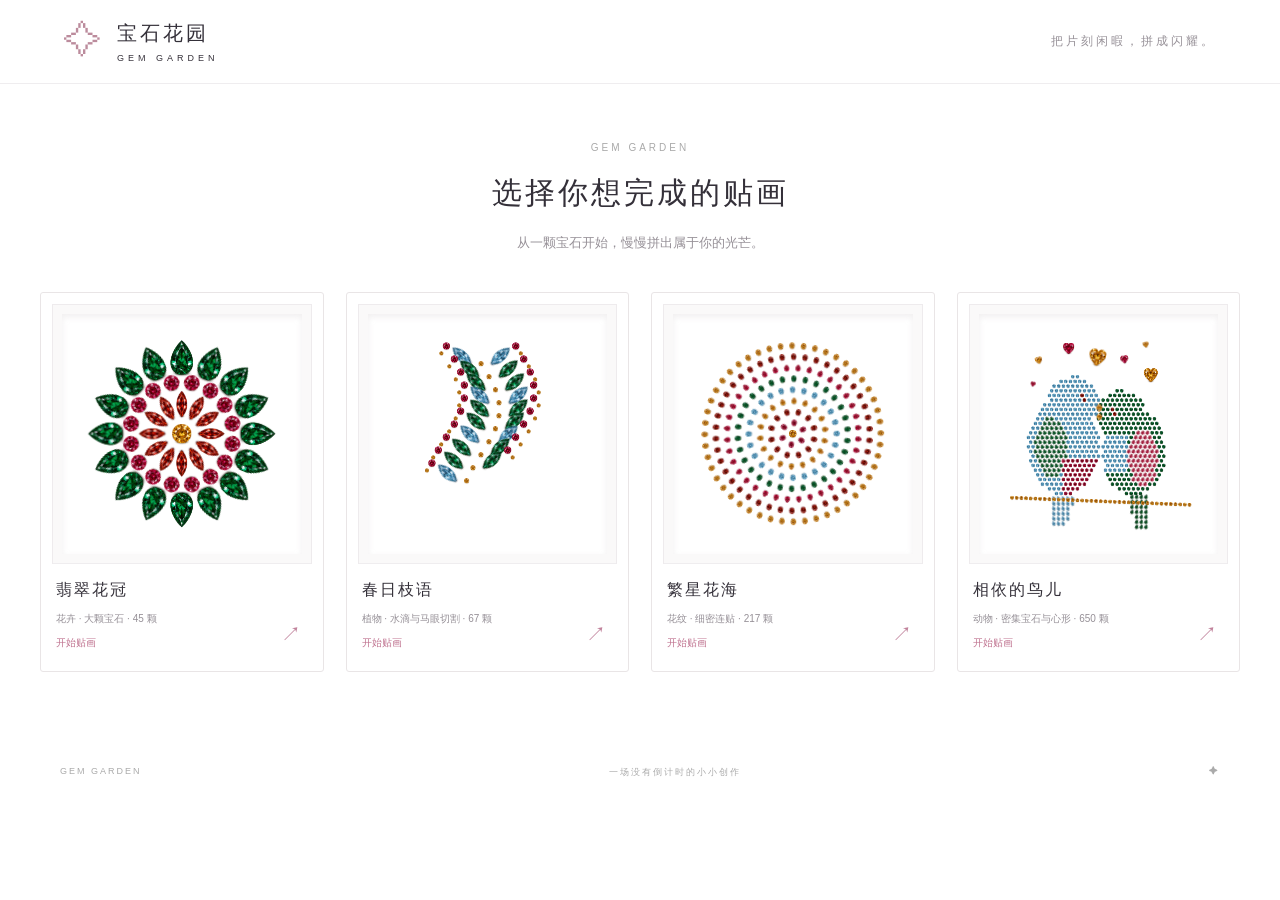
==== frontend/index.html @ 1377bf46 "Add realistic gem textures, bird artwork and mobile pinch zoom" ====
<!doctype html>
<html lang="zh-CN"><head><meta charset="UTF-8"><meta name="viewport" content="width=device-width,initial-scale=1"><title>宝石花园 · GEM GARDEN</title><link rel="stylesheet" href="style.css"></head>
<body class="selection-screen">
<header><a class="brand" href="./"><span class="brand-icon">✧</span><span>宝石花园<small>GEM GARDEN</small></span></a><span class="tagline">把片刻闲暇，拼成闪耀。</span><button id="sound" aria-label="切换音效" aria-pressed="false">♫ 音效关</button></header>
<main><aside id="selection"><div class="eyebrow">GEM GARDEN</div><h1>选择你想完成的贴画</h1><p class="intro">从一颗宝石开始，慢慢拼出属于你的光芒。</p><div id="gallery"></div></aside>
<section class="studio" hidden><div class="studio-head"><button id="back" aria-label="返回选择贴画">‹ 返回选图</button><div><div class="eyebrow">THE CANVAS</div><h2 id="title">翡翠花冠</h2></div><div class="progress-label"><strong id="percent">0%</strong><span id="count">0 / 45 颗</span></div></div><div class="progress-track"><div id="progress"></div></div><div class="palette-wrap"><span id="gem-name" class="palette-label">选择宝石</span><div id="palette" role="group" aria-label="宝石颜色"></div></div><div class="canvas-wrap" id="viewport"><div class="canvas-caption">✦ 点亮属于你的花园 ✦</div><svg id="canvas" viewBox="70 70 660 660" aria-label="宝石贴画画布"></svg><div id="complete" hidden><span>✧</span><h3>你的花园，闪耀了。</h3><p>每一颗光芒，都来自你的耐心。</p><button id="continue">欣赏画作</button></div><div class="canvas-bottom"><span id="hint">选择宝石，点击对应编号</span><button id="fit" title="恢复画布">适应画布</button></div></div><div class="toolbar"><div class="modes" role="group" aria-label="操作模式"><button data-mode="tap" class="active">☝ 点击</button><button data-mode="paint">✧ 连贴</button><button data-mode="pan">✥ 移动</button></div><div class="tools"><button id="undo" title="撤销上一次贴放">↶</button><button id="minus" aria-label="缩小">−</button><span id="zoom">100%</span><button id="plus" aria-label="放大">＋</button><button id="reset">重来</button></div></div></section></main><footer>GEM GARDEN <span>一场没有倒计时的小小创作</span><span>✦</span></footer><div id="toast" role="status"></div><script src="app.js"></script></body></html>
---- frontend/style.css ----
:root{--ink:#343039;--muted:#969097;--accent:#b94c76;--line:#efedef}*{box-sizing:border-box}[hidden]{display:none!important}body{margin:0;background:#fff;color:var(--ink);font-family:'PingFang SC','Microsoft YaHei',sans-serif}button,a{-webkit-tap-highlight-color:transparent}button{font:inherit;color:inherit;cursor:pointer;border:1px solid var(--line);background:#fff;border-radius:8px;padding:10px 14px;transition:background .15s}button:hover{background:#faf7f8}button:focus-visible,a:focus-visible{outline:3px solid #c97495;outline-offset:3px}button:disabled{opacity:.35;cursor:default}header{height:84px;margin:auto;padding:0 5vw;display:flex;align-items:center;justify-content:space-between;border-bottom:1px solid var(--line)}.brand{display:flex;gap:12px;align-items:center;text-decoration:none;color:var(--ink);font-size:20px;letter-spacing:3px}.brand-icon{font-size:38px;color:#bc8c9d}.brand small{display:block;font-size:9px;letter-spacing:4px;margin-top:6px}.tagline{font-size:12px;letter-spacing:3px;color:var(--muted)}#sound{font-size:12px;background:#fff}.selection-screen #sound{display:none}main{margin:0 auto;max-width:1440px}.eyebrow{font-size:10px;letter-spacing:3px;color:#aaa}#selection{text-align:center;padding:58px 40px 70px}h1{font-size:30px;letter-spacing:3px;font-weight:400;margin:20px 0 16px}.intro{font-size:13px;line-height:2;color:var(--muted);margin:0 0 36px}#gallery{display:grid;grid-template-columns:repeat(3,minmax(0,1fr));gap:26px;max-width:1000px;margin:auto}.art-card{display:flex;flex-direction:column;text-align:left;position:relative;padding:20px 20px 23px;border:1px solid #eee;border-radius:14px;background:#fff;box-shadow:0 5px 24px #30203005}.art-card:hover{background:#fff;border-color:#d9b9c7;box-shadow:0 8px 30px #3020300a}.art-card svg{width:100%;height:auto;aspect-ratio:1;background:#fff}.art-card>span:not(.arrow){display:block;padding:16px 3px 0;width:100%;border-top:1px solid var(--line)}.art-card strong{font-size:16px;font-weight:400;letter-spacing:2px}.art-card small{font-size:10px;letter-spacing:1px;color:var(--muted);display:block;margin-top:9px}.art-card .arrow{position:absolute;right:22px;bottom:28px;font-size:20px;color:#c1839c}.studio{background:#fff;overflow:hidden}.studio-head{display:flex;align-items:center;justify-content:space-between;gap:16px;padding:22px 5vw 18px;border-bottom:1px solid var(--line)}.studio-head>div:nth-child(2){text-align:center;position:absolute;left:50%;transform:translateX(-50%)}.studio-head .eyebrow{display:none}h2{font-size:20px;font-weight:400;letter-spacing:3px;margin:0}.progress-label{text-align:right;margin-left:auto}.progress-label strong{display:block;font:20px Georgia;color:#916b80}.progress-label span{display:block;font-size:10px;color:var(--muted);margin-top:4px}#back{border:0;color:var(--accent);background:white;padding-left:0}.progress-track{height:2px;background:#f5f5f5}#progress{height:100%;background:#d4a8bb;transition:width .3s}.palette-wrap{display:flex;align-items:center;justify-content:center;gap:26px;padding:12px;border-bottom:1px solid var(--line);box-shadow:0 3px 8px #00000003}.palette-label{display:none}#palette{display:flex;gap:20px}.gem-choice{border:1px solid transparent;border-radius:9px;background:white;padding:4px 10px;min-width:56px}.gem-choice.active{background:#fff;border-color:#e9c5d4}.gem-choice svg{display:block;width:42px;height:46px;margin:auto}.gem-choice span{font-size:12px;display:block;margin-top:4px;color:#a15b78}.canvas-wrap{height:calc(100dvh - 320px);min-height:420px;position:relative;overflow:hidden;background:#fff;touch-action:none}.canvas-caption{display:none}#canvas{position:absolute;width:100%;height:100%;touch-action:none;transform-origin:center;user-select:none}.slot{cursor:pointer}.slot text{pointer-events:none;font-size:16px;font-family:Georgia}.slot.placed{cursor:default}.slot.selected:not(.placed) .outline{stroke:#c5bec2;stroke-width:1.8}.slot:not(.placed):hover .outline{stroke:#b68b9d;stroke-width:3}.slot.placed .jewel{animation:pop .28s ease-out}.spark{pointer-events:none;animation:spark .7s forwards;fill:#d396b0}.canvas-bottom{position:absolute;bottom:16px;left:5vw;right:5vw;display:flex;justify-content:space-between;align-items:center;font-size:11px;color:#aaa;pointer-events:none}.canvas-bottom button{pointer-events:auto;font-size:10px;padding:6px 9px;background:#ffffffde}.toolbar{display:flex;justify-content:center;padding:14px 22px;gap:30px;border-top:1px solid var(--line)}.modes{display:flex;gap:3px;background:#f7f7f7;border-radius:9px;padding:3px}.modes button{border:0;background:none;font-size:12px;padding:9px 14px}.modes button.active{background:#fff;box-shadow:0 2px 6px #00000008;color:var(--accent)}.tools{display:flex;gap:8px;align-items:center}.tools button{padding:7px 10px;font-size:13px;border:0}.tools span{font-size:10px;width:40px;text-align:center;color:var(--muted)}#reset{font-size:11px;border-left:1px solid var(--line);border-radius:0;margin-left:6px}footer{max-width:1240px;margin:0 auto;padding:24px 40px;display:flex;justify-content:space-between;color:#aaa;font-size:9px;letter-spacing:2px}.game-screen footer,.game-screen .tagline{display:none}.game-screen header{height:64px}.game-screen .brand{font-size:16px}.game-screen .brand-icon{font-size:30px}.game-screen .brand small{display:none}#toast{position:fixed;bottom:28px;left:50%;transform:translateX(-50%);padding:12px 22px;border-radius:12px;background:#554650;color:white;font-size:13px;opacity:0;pointer-events:none;transition:.2s;z-index:10}#toast.show{opacity:1}#complete{position:absolute;inset:0;background:#fffffff0;backdrop-filter:blur(5px);text-align:center;padding-top:15%;z-index:3}#complete>span{font-size:65px;color:#c78da5}#complete h3{font-size:24px;font-weight:400;letter-spacing:3px}#complete p{font-size:12px;color:var(--muted)}#continue{margin-top:12px;background:#b46c89;color:white}@keyframes pop{0%{opacity:.3;transform:scale(.5)}70%{transform:scale(1.1)}100%{transform:scale(1)}}@keyframes spark{0%{opacity:1}100%{opacity:0;transform:translateY(-24px)}}@media(max-width:640px){header{padding:0 18px;height:70px}.brand{font-size:17px}.brand-icon{font-size:32px}.tagline{display:none}#selection{padding:32px 16px 40px}h1{font-size:23px;letter-spacing:1px}.intro{font-size:11px;margin-bottom:24px}#gallery{grid-template-columns:repeat(2,minmax(0,1fr));gap:12px}.art-card{padding:10px 10px 16px;border-radius:10px}.art-card strong{font-size:13px;letter-spacing:1px}.art-card small{font-size:8px;letter-spacing:0}.art-card .arrow{right:12px;bottom:36px;font-size:15px}.studio-head{padding:16px 14px;gap:8px}h2{font-size:16px;letter-spacing:1px}#back{font-size:11px}.progress-label strong{font-size:17px}.progress-label span{font-size:9px}#palette{gap:8px}.gem-choice{min-width:48px;padding:4px 7px}.gem-choice svg{width:34px;height:40px}.palette-wrap{padding:10px}.canvas-wrap{height:calc(100dvh - 295px);min-height:340px}.toolbar{padding:10px 6px;justify-content:center;gap:8px;flex-wrap:wrap}.modes button{padding:8px 10px}.tools{gap:2px}.canvas-bottom{left:12px;right:12px;font-size:9px}footer{padding:20px 18px;font-size:8px;letter-spacing:1px}footer>span:last-child{display:none}#complete h3{font-size:20px}}
/* White display board and photographed gemstone textures. */
#gallery{grid-template-columns:repeat(4,minmax(0,1fr));max-width:1240px;gap:22px}
.art-card{padding:12px 12px 21px;box-shadow:none;border-radius:3px;border-color:#e9e5e6}
.art-frame{width:100%;padding:13px;background:#fff;box-shadow:inset 0 3px 6px #b9afb233,inset 0 -3px 4px #fff;border:9px solid #faf9f9;outline:1px solid #eeebed}
.art-card svg{display:block;width:100%;height:auto;aspect-ratio:1}
.art-card small{line-height:1.7;letter-spacing:0;font-size:10px}
.art-card em{display:block;margin-top:9px;font-style:normal;font-size:10px;color:#bf728f}
.art-card .arrow{bottom:23px}
.palette-wrap{position:relative;flex-direction:column;gap:5px;padding:8px 12px 12px;background:white}
.palette-label{display:block;font-size:11px;letter-spacing:2px;color:#a0627c}
#palette{max-width:100%;gap:18px;overflow-x:auto;overscroll-behavior-x:contain;padding:2px}
.gem-choice{border-radius:0;padding:4px 12px;min-width:60px;border:0;background:white}
.gem-choice.active{background:white;box-shadow:inset 0 -2px #ce9ab0}
.gem-choice svg{width:46px;height:51px}
.canvas-wrap{height:calc(100dvh - 337px);min-height:430px;background:#fff}
.canvas-bottom{z-index:1}
.canvas-wrap.panning{cursor:grab}.canvas-wrap.panning:active{cursor:grabbing}
.slot .outline{stroke:none!important}.slot.selected:not(.placed) .outline{fill:#f2eeee}
.slot:not(.placed):hover .outline{fill:#eee8ec}
.slot.placed .jewel{animation:none}.slot.just-placed .jewel{animation:pop .3s ease-out}
.gem-glint{opacity:0;animation:gem-light 6s ease-in-out infinite;pointer-events:none}
.spark{fill:#fff;filter:drop-shadow(0 0 2px #e6c088);animation:flash .6s ease-out forwards}
.spark-ring{fill:none;stroke:#dbbb7d;stroke-width:1.5;animation:ripple .6s ease-out forwards;transform-box:fill-box;transform-origin:center}
#complete{background:#fffffff2}
@keyframes gem-light{0%,65%,100%{opacity:0}72%{opacity:.95}78%{opacity:.1}83%{opacity:.6}}
@keyframes flash{0%{opacity:0;transform:scale(.2)}25%{opacity:1;transform:scale(1)}100%{opacity:0;transform:scale(1.5)}}
@keyframes ripple{0%{opacity:.55;transform:scale(.5)}100%{opacity:0;transform:scale(1.65)}}
@media(max-width:1000px){#gallery{grid-template-columns:repeat(2,minmax(0,1fr));max-width:760px}}
@media(max-width:640px){#gallery{gap:12px}.art-card{padding:8px 8px 16px}.art-frame{padding:5px;border-width:6px}.art-card em{font-size:9px}.art-card small{font-size:9px}.art-card .arrow{bottom:17px}.palette-wrap{padding:6px 5px 9px;gap:2px}.palette-label{font-size:10px}#palette{gap:8px}.gem-choice{padding:3px 8px;min-width:50px}.gem-choice svg{width:38px;height:43px}.gem-choice span{margin-top:1px}.canvas-wrap{height:calc(100dvh - 323px);min-height:320px}.toolbar{gap:5px;padding:8px 6px}.tools button{padding:6px 8px}.modes button{padding:8px}.studio-head>div:nth-child(2){max-width:42%}h2{font-size:15px}}
@media(prefers-reduced-motion:reduce){*,*::before,*::after{animation:none!important;transition:none!important}.spark,.spark-ring{display:none}}
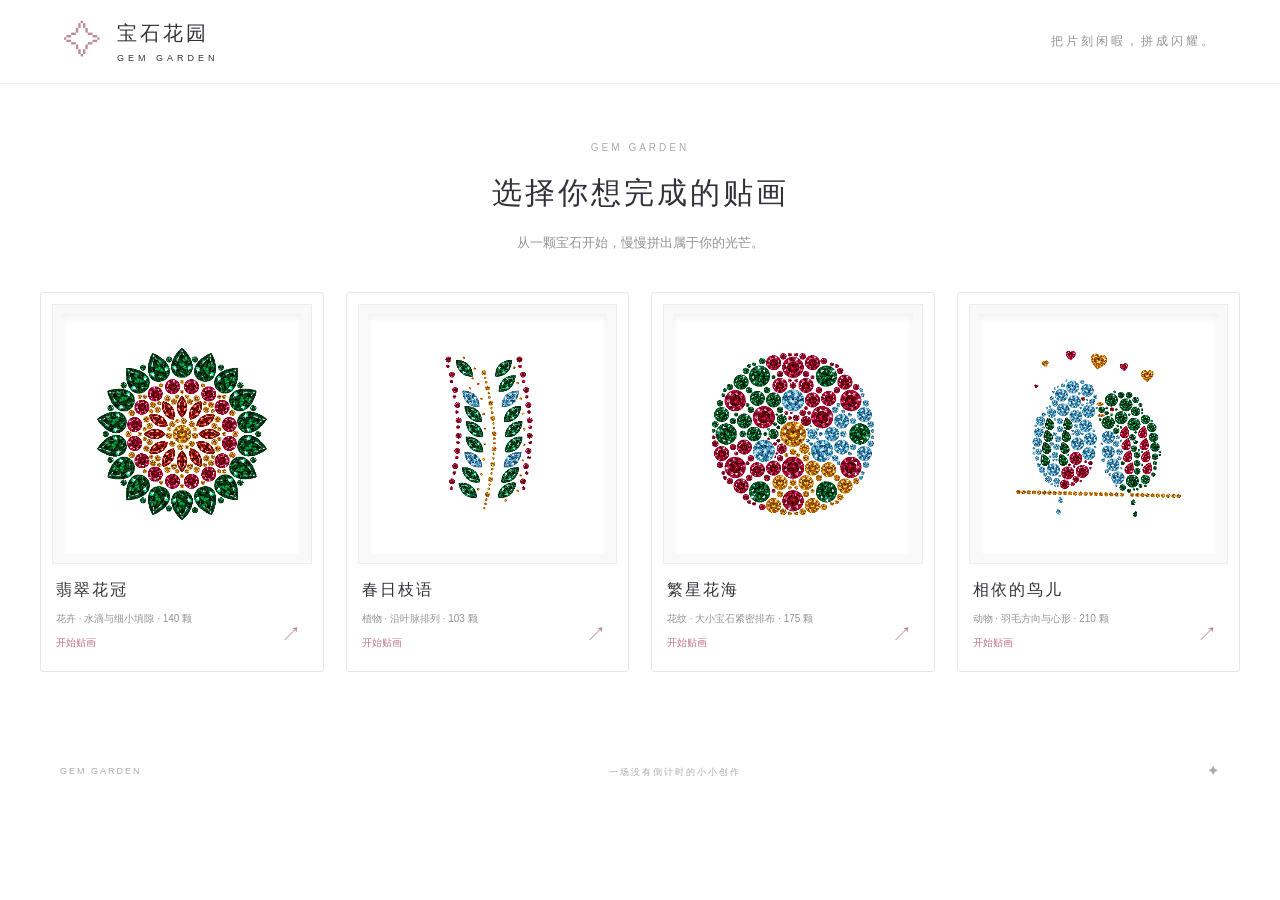
==== commit e64ec995: "Repack all artworks with shared outlines and cached Canvas rendering" ====
--- a/frontend/index.html
+++ b/frontend/index.html
@@ -2,5 +2,5 @@
 <html lang="zh-CN"><head><meta charset="UTF-8"><meta name="viewport" content="width=device-width,initial-scale=1"><title>宝石花园 · GEM GARDEN</title><link rel="stylesheet" href="style.css"></head>
 <body class="selection-screen">
 <header><a class="brand" href="./"><span class="brand-icon">✧</span><span>宝石花园<small>GEM GARDEN</small></span></a><span class="tagline">把片刻闲暇，拼成闪耀。</span><button id="sound" aria-label="切换音效" aria-pressed="false">♫ 音效关</button></header>
-<main><aside id="selection"><div class="eyebrow">GEM GARDEN</div><h1>选择你想完成的贴画</h1><p class="intro">从一颗宝石开始，慢慢拼出属于你的光芒。</p><div id="gallery"></div></aside>
-<section class="studio" hidden><div class="studio-head"><button id="back" aria-label="返回选择贴画">‹ 返回选图</button><div><div class="eyebrow">THE CANVAS</div><h2 id="title">翡翠花冠</h2></div><div class="progress-label"><strong id="percent">0%</strong><span id="count">0 / 45 颗</span></div></div><div class="progress-track"><div id="progress"></div></div><div class="palette-wrap"><span id="gem-name" class="palette-label">选择宝石</span><div id="palette" role="group" aria-label="宝石颜色"></div></div><div class="canvas-wrap" id="viewport"><div class="canvas-caption">✦ 点亮属于你的花园 ✦</div><svg id="canvas" viewBox="70 70 660 660" aria-label="宝石贴画画布"></svg><div id="complete" hidden><span>✧</span><h3>你的花园，闪耀了。</h3><p>每一颗光芒，都来自你的耐心。</p><button id="continue">欣赏画作</button></div><div class="canvas-bottom"><span id="hint">选择宝石，点击对应编号</span><button id="fit" title="恢复画布">适应画布</button></div></div><div class="toolbar"><div class="modes" role="group" aria-label="操作模式"><button data-mode="tap" class="active">☝ 点击</button><button data-mode="paint">✧ 连贴</button><button data-mode="pan">✥ 移动</button></div><div class="tools"><button id="undo" title="撤销上一次贴放">↶</button><button id="minus" aria-label="缩小">−</button><span id="zoom">100%</span><button id="plus" aria-label="放大">＋</button><button id="reset">重来</button></div></div></section></main><footer>GEM GARDEN <span>一场没有倒计时的小小创作</span><span>✦</span></footer><div id="toast" role="status"></div><script src="app.js"></script></body></html>
+<main><aside id="selection"><div class="eyebrow">GEM GARDEN</div><h1>选择你想完成的贴画</h1><p class="intro">从一颗宝石开始，慢慢拼出属于你的光芒。</p><div id="gallery" aria-busy="true"><p>正在准备贴画…</p></div></aside>
+<section class="studio" hidden><div class="studio-head"><button id="back" aria-label="返回选择贴画">‹ 返回选图</button><div><div class="eyebrow">THE CANVAS</div><h2 id="title">翡翠花冠</h2></div><div class="progress-label"><strong id="percent">0%</strong><span id="count">0 / 45 颗</span></div></div><div class="progress-track"><div id="progress"></div></div><div class="palette-wrap"><span id="gem-name" class="palette-label">选择宝石</span><div id="palette" role="group" aria-label="宝石颜色"></div></div><div class="canvas-wrap" id="viewport"><div class="canvas-caption">✦ 点亮属于你的花园 ✦</div><canvas id="canvas" role="img" aria-label="宝石贴画画布"></canvas><div id="complete" hidden><span>✧</span><h3>你的花园，闪耀了。</h3><p>每一颗光芒，都来自你的耐心。</p><button id="continue">欣赏画作</button></div><div class="canvas-bottom"><span id="hint">选择宝石，点击对应编号</span><button id="fit" title="恢复画布">适应画布</button></div></div><div class="toolbar"><div class="modes" role="group" aria-label="操作模式"><button data-mode="tap" class="active">☝ 点击</button><button data-mode="paint">✧ 连贴</button><button data-mode="pan">✥ 移动</button></div><div class="tools"><button id="undo" title="撤销上一次贴放">↶</button><button id="minus" aria-label="缩小">−</button><span id="zoom">100%</span><button id="plus" aria-label="放大">＋</button><button id="reset">重来</button></div></div></section></main><footer>GEM GARDEN <span>一场没有倒计时的小小创作</span><span>✦</span></footer><div id="toast" role="status"></div><script src="app.js"></script></body></html>
--- a/frontend/style.css
+++ b/frontend/style.css
@@ -29,3 +29,9 @@
 @media(max-width:1000px){#gallery{grid-template-columns:repeat(2,minmax(0,1fr));max-width:760px}}
 @media(max-width:640px){#gallery{gap:12px}.art-card{padding:8px 8px 16px}.art-frame{padding:5px;border-width:6px}.art-card em{font-size:9px}.art-card small{font-size:9px}.art-card .arrow{bottom:17px}.palette-wrap{padding:6px 5px 9px;gap:2px}.palette-label{font-size:10px}#palette{gap:8px}.gem-choice{padding:3px 8px;min-width:50px}.gem-choice svg{width:38px;height:43px}.gem-choice span{margin-top:1px}.canvas-wrap{height:calc(100dvh - 323px);min-height:320px}.toolbar{gap:5px;padding:8px 6px}.tools button{padding:6px 8px}.modes button{padding:8px}.studio-head>div:nth-child(2){max-width:42%}h2{font-size:15px}}
 @media(prefers-reduced-motion:reduce){*,*::before,*::after{animation:none!important;transition:none!important}.spark,.spark-ring{display:none}}
+/* Cached Canvas rendering: no per-stone DOM nodes or runtime SVG filters. */
+.art-frame canvas{display:block;width:100%;height:auto;aspect-ratio:1}
+.gem-choice canvas{display:block;width:46px;height:51px;margin:auto;object-fit:contain}
+#canvas{inset:0;transform:none!important;cursor:inherit}
+.load-error{grid-column:1/-1;font-size:13px;line-height:2;color:#a0627c}
+@media(max-width:640px){.gem-choice canvas{width:38px;height:43px}}
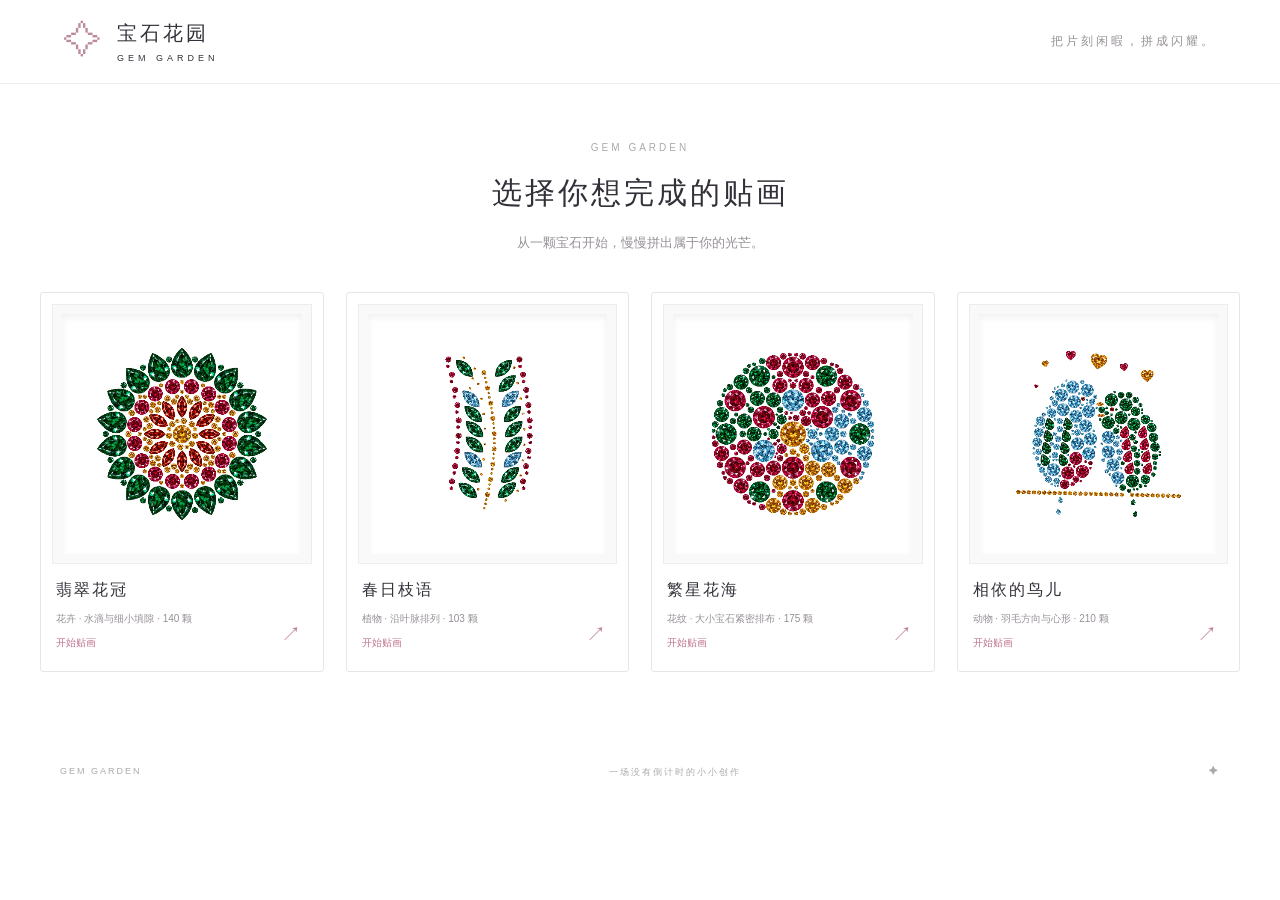
==== commit 6b6fef8c: "Improve target discovery, zoom anchoring and mobile touch controls" ====
--- a/frontend/index.html
+++ b/frontend/index.html
@@ -3,4 +3,4 @@
 <body class="selection-screen">
 <header><a class="brand" href="./"><span class="brand-icon">✧</span><span>宝石花园<small>GEM GARDEN</small></span></a><span class="tagline">把片刻闲暇，拼成闪耀。</span><button id="sound" aria-label="切换音效" aria-pressed="false">♫ 音效关</button></header>
 <main><aside id="selection"><div class="eyebrow">GEM GARDEN</div><h1>选择你想完成的贴画</h1><p class="intro">从一颗宝石开始，慢慢拼出属于你的光芒。</p><div id="gallery" aria-busy="true"><p>正在准备贴画…</p></div></aside>
-<section class="studio" hidden><div class="studio-head"><button id="back" aria-label="返回选择贴画">‹ 返回选图</button><div><div class="eyebrow">THE CANVAS</div><h2 id="title">翡翠花冠</h2></div><div class="progress-label"><strong id="percent">0%</strong><span id="count">0 / 45 颗</span></div></div><div class="progress-track"><div id="progress"></div></div><div class="palette-wrap"><span id="gem-name" class="palette-label">选择宝石</span><div id="palette" role="group" aria-label="宝石颜色"></div></div><div class="canvas-wrap" id="viewport"><div class="canvas-caption">✦ 点亮属于你的花园 ✦</div><canvas id="canvas" role="img" aria-label="宝石贴画画布"></canvas><div id="complete" hidden><span>✧</span><h3>你的花园，闪耀了。</h3><p>每一颗光芒，都来自你的耐心。</p><button id="continue">欣赏画作</button></div><div class="canvas-bottom"><span id="hint">选择宝石，点击对应编号</span><button id="fit" title="恢复画布">适应画布</button></div></div><div class="toolbar"><div class="modes" role="group" aria-label="操作模式"><button data-mode="tap" class="active">☝ 点击</button><button data-mode="paint">✧ 连贴</button><button data-mode="pan">✥ 移动</button></div><div class="tools"><button id="undo" title="撤销上一次贴放">↶</button><button id="minus" aria-label="缩小">−</button><span id="zoom">100%</span><button id="plus" aria-label="放大">＋</button><button id="reset">重来</button></div></div></section></main><footer>GEM GARDEN <span>一场没有倒计时的小小创作</span><span>✦</span></footer><div id="toast" role="status"></div><script src="app.js"></script></body></html>
+<section class="studio" hidden><div class="studio-head"><button id="back" aria-label="返回选择贴画">‹ 返回选图</button><div><div class="eyebrow">THE CANVAS</div><h2 id="title">翡翠花冠</h2></div><div class="progress-label"><strong id="percent">0%</strong><span id="count">0 / 45 颗</span></div></div><div class="progress-track"><div id="progress"></div></div><div class="palette-wrap"><div class="palette-label"><span id="gem-name">选择宝石</span><span id="remaining"></span></div><div id="palette" role="group" aria-label="宝石颜色"></div></div><div class="canvas-wrap" id="viewport"><div class="canvas-caption">✦ 点亮属于你的花园 ✦</div><canvas id="canvas" role="img" aria-label="宝石贴画画布"></canvas><div id="complete" hidden><span>✧</span><h3>你的花园，闪耀了。</h3><p>每一颗光芒，都来自你的耐心。</p><button id="continue">欣赏画作</button></div><div class="canvas-bottom"><span id="hint">选择宝石，点击对应编号</span><div class="canvas-actions"><button id="find" title="定位一颗当前颜色的未完成宝石">⌖ 找一颗</button><button id="fit" title="恢复画布">全图</button></div></div></div><div class="toolbar"><div class="modes" role="group" aria-label="操作模式"><button data-mode="tap" class="active">☝ 点击</button><button data-mode="paint">✧ 连贴</button><button data-mode="pan">✥ 移动</button></div><div class="tools"><button id="undo" title="撤销上一次贴放">↶</button><button id="minus" aria-label="缩小">−</button><span id="zoom">100%</span><button id="plus" aria-label="放大">＋</button><button id="reset">重来</button></div></div></section></main><footer>GEM GARDEN <span>一场没有倒计时的小小创作</span><span>✦</span></footer><div id="toast" role="status"></div><script src="app.js"></script></body></html>
--- a/frontend/style.css
+++ b/frontend/style.css
@@ -35,3 +35,28 @@
 #canvas{inset:0;transform:none!important;cursor:inherit}
 .load-error{grid-column:1/-1;font-size:13px;line-height:2;color:#a0627c}
 @media(max-width:640px){.gem-choice canvas{width:38px;height:43px}}
+/* Readable targets and touch controls, without changing the white board. */
+.palette-label{display:flex;gap:10px;align-items:center;justify-content:center;min-height:15px}
+#remaining{color:#9a9297;font-size:10px;letter-spacing:0}
+.gem-left{display:block;color:#a49aa1;font-size:9px;line-height:1.4;margin-top:3px}
+.gem-choice.active .gem-left{color:#9d5879}
+.canvas-actions{display:flex;gap:8px;align-items:center}
+.canvas-actions button{min-height:36px;padding:8px 12px}
+.canvas-actions #find{color:#a7597d;border-color:#e9d5df;background:#fffafb}
+.canvas-bottom{gap:12px}.canvas-bottom>span{max-width:55%;line-height:1.7}
+.canvas-wrap{height:calc(100dvh - 357px)}
+@media(max-width:640px){.canvas-wrap{height:calc(100dvh - 343px);min-height:300px}.canvas-actions{gap:5px}.canvas-actions button{min-height:40px;padding:8px 10px}.canvas-bottom>span{max-width:47%}.canvas-bottom{bottom:12px}.gem-choice{min-width:52px}.gem-left{font-size:9px}.modes button{min-height:40px}.tools button{min-height:40px}}
+@media(max-height:700px) and (max-width:640px){.canvas-wrap{min-height:220px}}
+@media(orientation:landscape) and (max-height:550px){
+ .game-screen header{height:44px}
+ .game-screen .studio{display:grid;grid-template-columns:88px minmax(0,1fr);grid-template-rows:52px 2px minmax(0,1fr) 50px;height:calc(100dvh - 44px)}
+ .studio-head{grid-column:1/-1;padding:7px 16px}.progress-track{grid-column:1/-1}
+ .palette-wrap{grid-column:1;grid-row:3/5;min-height:0;justify-content:flex-start;padding:8px 4px;border-right:1px solid var(--line)}
+ .palette-label{flex-direction:column;gap:1px;flex-shrink:0;letter-spacing:0;font-size:10px}
+ #palette{flex-direction:column;gap:3px;overflow-y:auto;overflow-x:hidden;min-height:0}
+ .gem-choice{padding:3px 7px;min-width:54px;flex-shrink:0}.gem-choice canvas{width:30px;height:30px}.gem-choice span{margin:0;font-size:10px}.gem-left{font-size:8px;margin:0}
+ .canvas-wrap{grid-column:2;grid-row:3;height:100%;min-height:0}
+ .toolbar{grid-column:2;grid-row:4;padding:4px 8px;gap:12px;flex-wrap:nowrap;align-items:center}
+ .canvas-bottom{left:12px;right:12px;bottom:7px}.canvas-actions button{min-height:32px;padding:5px 10px}
+ .canvas-bottom>span{font-size:9px}.modes button,.tools button{min-height:36px}
+}
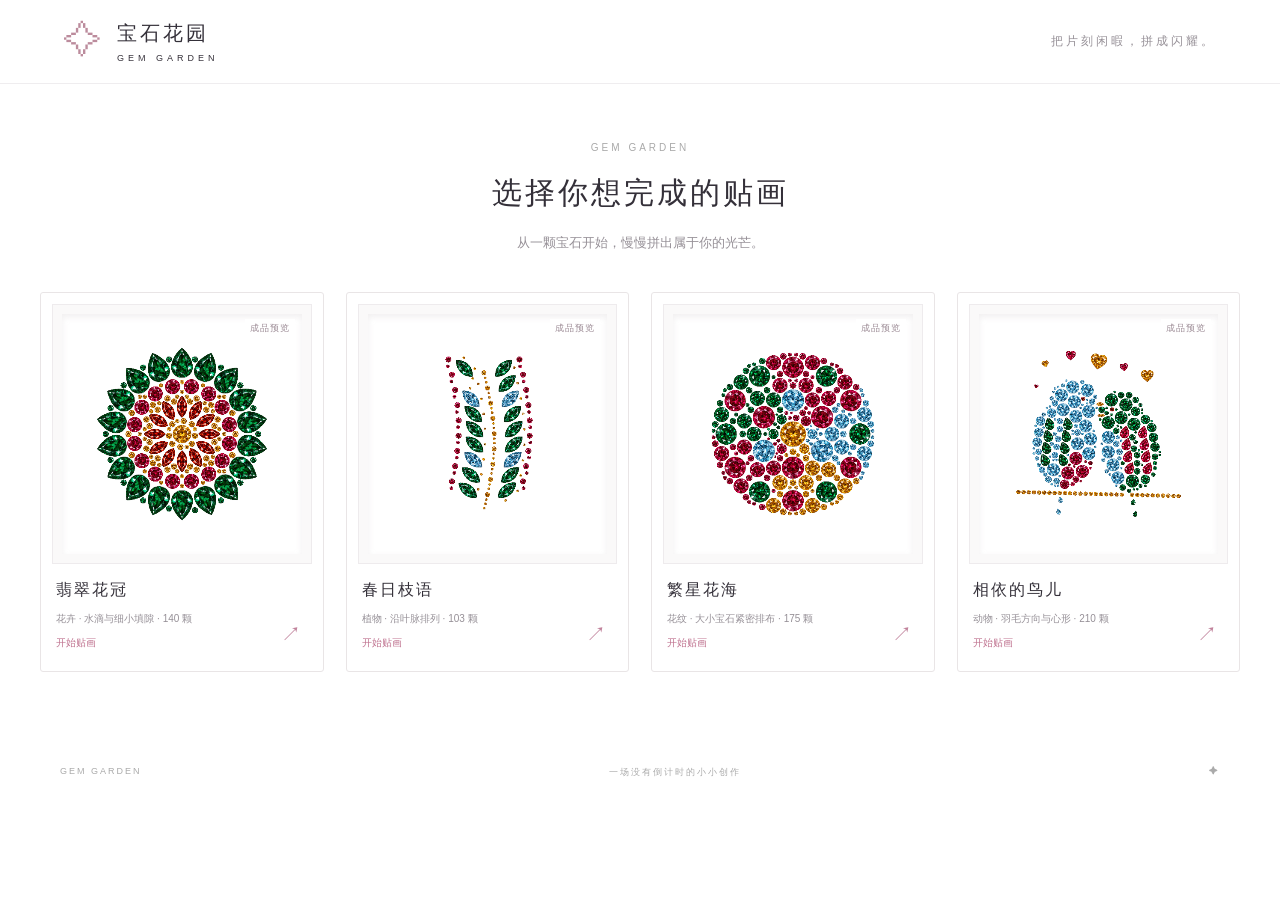
==== commit 547f248b: "Improve stroke completion, camera recovery and progress gallery" ====
--- a/frontend/index.html
+++ b/frontend/index.html
@@ -3,4 +3,4 @@
 <body class="selection-screen">
 <header><a class="brand" href="./"><span class="brand-icon">✧</span><span>宝石花园<small>GEM GARDEN</small></span></a><span class="tagline">把片刻闲暇，拼成闪耀。</span><button id="sound" aria-label="切换音效" aria-pressed="false">♫ 音效关</button></header>
 <main><aside id="selection"><div class="eyebrow">GEM GARDEN</div><h1>选择你想完成的贴画</h1><p class="intro">从一颗宝石开始，慢慢拼出属于你的光芒。</p><div id="gallery" aria-busy="true"><p>正在准备贴画…</p></div></aside>
-<section class="studio" hidden><div class="studio-head"><button id="back" aria-label="返回选择贴画">‹ 返回选图</button><div><div class="eyebrow">THE CANVAS</div><h2 id="title">翡翠花冠</h2></div><div class="progress-label"><strong id="percent">0%</strong><span id="count">0 / 45 颗</span></div></div><div class="progress-track"><div id="progress"></div></div><div class="palette-wrap"><div class="palette-label"><span id="gem-name">选择宝石</span><span id="remaining"></span></div><div id="palette" role="group" aria-label="宝石颜色"></div></div><div class="canvas-wrap" id="viewport"><div class="canvas-caption">✦ 点亮属于你的花园 ✦</div><canvas id="canvas" role="img" aria-label="宝石贴画画布"></canvas><div id="complete" hidden><span>✧</span><h3>你的花园，闪耀了。</h3><p>每一颗光芒，都来自你的耐心。</p><button id="continue">欣赏画作</button></div><div class="canvas-bottom"><span id="hint">选择宝石，点击对应编号</span><div class="canvas-actions"><button id="find" title="定位一颗当前颜色的未完成宝石">⌖ 找一颗</button><button id="fit" title="恢复画布">全图</button></div></div></div><div class="toolbar"><div class="modes" role="group" aria-label="操作模式"><button data-mode="tap" class="active">☝ 点击</button><button data-mode="paint">✧ 连贴</button><button data-mode="pan">✥ 移动</button></div><div class="tools"><button id="undo" title="撤销上一次贴放">↶</button><button id="minus" aria-label="缩小">−</button><span id="zoom">100%</span><button id="plus" aria-label="放大">＋</button><button id="reset">重来</button></div></div></section></main><footer>GEM GARDEN <span>一场没有倒计时的小小创作</span><span>✦</span></footer><div id="toast" role="status"></div><script src="app.js"></script></body></html>
+<section class="studio" hidden><div class="studio-head"><button id="back" aria-label="返回选择贴画">‹ 返回选图</button><div><div class="eyebrow">THE CANVAS</div><h2 id="title">翡翠花冠</h2></div><div class="progress-label"><strong id="percent">0%</strong><span id="count">0 / 45 颗</span></div></div><div class="progress-track"><div id="progress"></div></div><div class="palette-wrap"><div class="palette-label"><span id="gem-name">选择宝石</span><span id="remaining"></span></div><span id="palette-help" hidden></span><div id="palette" role="group" aria-label="宝石类型与形状"></div></div><div class="canvas-wrap" id="viewport"><div class="canvas-caption">✦ 点亮属于你的花园 ✦</div><canvas id="canvas" role="img" aria-label="宝石贴画画布"></canvas><div id="complete" hidden><span>✧</span><h3>你的花园，闪耀了。</h3><p>每一颗光芒，都来自你的耐心。</p><button id="continue">欣赏画作</button></div><div class="canvas-bottom"><span id="hint">选择宝石，点击对应编号</span><div class="canvas-actions"><button id="find" title="定位一颗当前编号的未完成宝石">⌖ 找一颗</button><button id="fit" title="恢复画布">全图</button></div></div></div><div class="toolbar"><div class="modes" role="group" aria-label="操作模式"><button data-mode="tap" class="active">☝ 点击</button><button data-mode="paint">✧ 连贴</button><button data-mode="pan">✥ 移动</button></div><div class="tools"><button id="undo" title="撤销上一次点击或整段连贴" aria-label="撤销上一次点击或整段连贴">↶</button><button id="minus" aria-label="缩小">−</button><span id="zoom">100%</span><button id="plus" aria-label="放大">＋</button><button id="reset">重来</button></div></div></section></main><footer>GEM GARDEN <span>一场没有倒计时的小小创作</span><span>✦</span></footer><div id="toast" role="status"></div><script src="app.js"></script></body></html>
--- a/frontend/style.css
+++ b/frontend/style.css
@@ -60,3 +60,21 @@
  .canvas-bottom{left:12px;right:12px;bottom:7px}.canvas-actions button{min-height:32px;padding:5px 10px}
  .canvas-bottom>span{font-size:9px}.modes button,.tools button{min-height:36px}
 }
+#palette{min-width:0;width:max-content;max-width:100%;scroll-padding:8px}
+.gem-choice{flex:0 0 auto}
+#palette-help{font-size:9px;color:#aaa0a6;letter-spacing:1px;line-height:1.4}
+.game-screen .studio{height:calc(100dvh - 64px);display:flex;flex-direction:column}
+.studio-head,.progress-track,.palette-wrap,.toolbar{flex-shrink:0}
+.game-screen .canvas-wrap{height:auto;min-height:200px;flex:1}
+@media(orientation:landscape) and (max-height:550px){
+ .game-screen .studio{display:grid;height:calc(100dvh - 44px)}
+ .game-screen .canvas-wrap{height:auto;min-height:0}
+ .palette-wrap{flex-shrink:1}.palette-label{max-width:100%;text-align:center}
+ #palette{width:100%;flex-shrink:1;min-height:0}
+ #palette-help{font-size:8px;text-align:center;letter-spacing:0;flex-shrink:0}
+}
+.art-frame{position:relative}
+.art-status{position:absolute;right:7px;top:5px;font-size:9px;letter-spacing:1px;color:#9c8b95;background:#ffffffed;padding:3px 5px;z-index:1}
+.in-progress .art-status{color:#ae6286}.art-card.in-progress{border-color:#dcc2cf}
+.card-progress{position:absolute;left:8px;right:8px;bottom:5px;height:2px;background:#f1e9ed}
+.card-progress i{display:block;height:100%;background:#c68fa9}
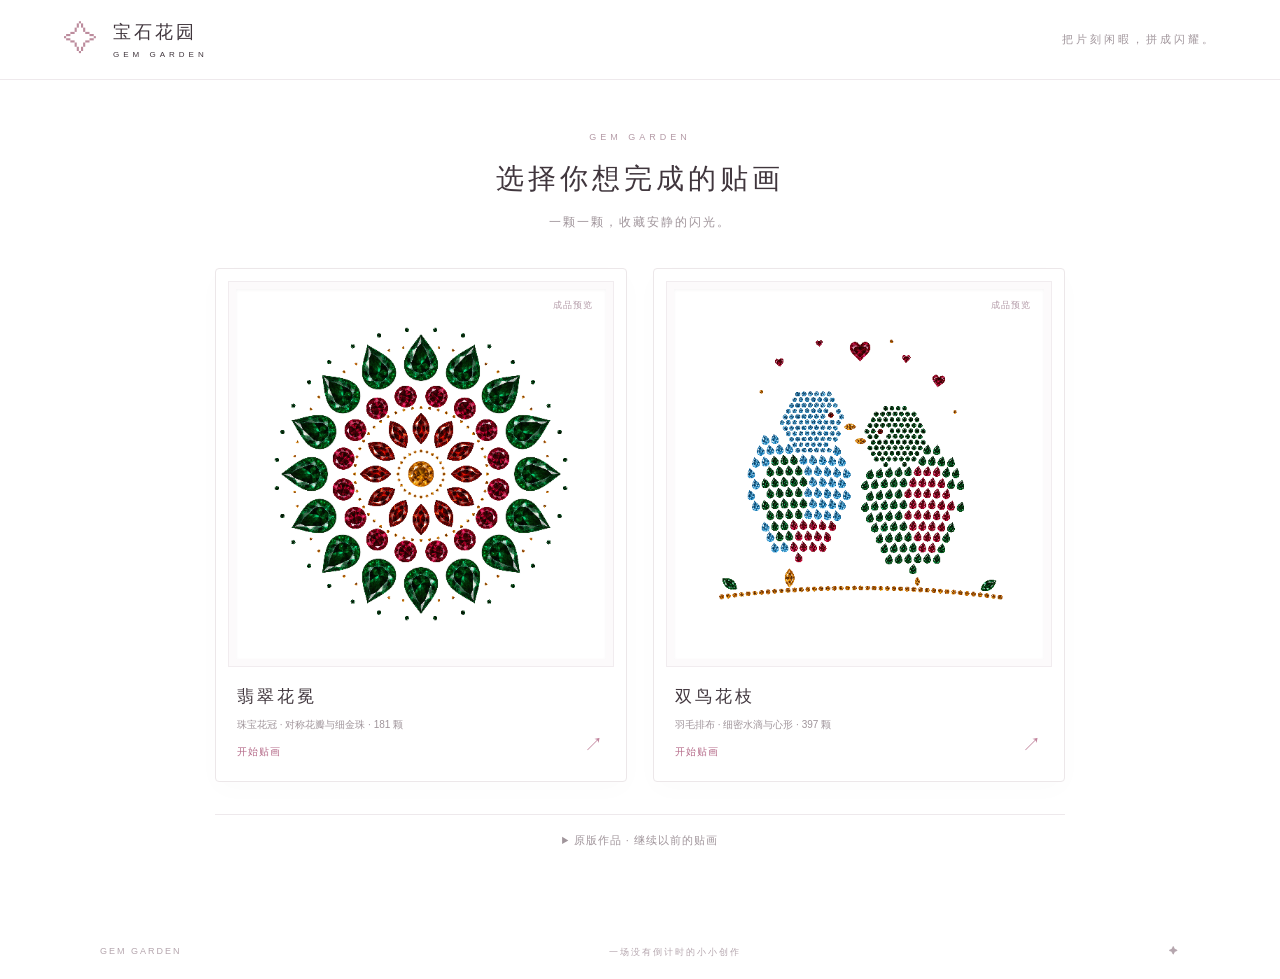
==== commit 750fb8d8: "Redesign gemstone materials and introduce refined painting editions" ====
--- a/frontend/index.html
+++ b/frontend/index.html
@@ -2,5 +2,5 @@
 <html lang="zh-CN"><head><meta charset="UTF-8"><meta name="viewport" content="width=device-width,initial-scale=1"><title>宝石花园 · GEM GARDEN</title><link rel="stylesheet" href="style.css"></head>
 <body class="selection-screen">
 <header><a class="brand" href="./"><span class="brand-icon">✧</span><span>宝石花园<small>GEM GARDEN</small></span></a><span class="tagline">把片刻闲暇，拼成闪耀。</span><button id="sound" aria-label="切换音效" aria-pressed="false">♫ 音效关</button></header>
-<main><aside id="selection"><div class="eyebrow">GEM GARDEN</div><h1>选择你想完成的贴画</h1><p class="intro">从一颗宝石开始，慢慢拼出属于你的光芒。</p><div id="gallery" aria-busy="true"><p>正在准备贴画…</p></div></aside>
+<main><aside id="selection"><div class="eyebrow">GEM GARDEN</div><h1>选择你想完成的贴画</h1><p class="intro">一颗一颗，收藏安静的闪光。</p><div id="gallery" aria-busy="true"><p>正在准备贴画…</p></div><details id="classic-works"><summary>原版作品 · 继续以前的贴画</summary><div id="classic-gallery"></div></details></aside>
 <section class="studio" hidden><div class="studio-head"><button id="back" aria-label="返回选择贴画">‹ 返回选图</button><div><div class="eyebrow">THE CANVAS</div><h2 id="title">翡翠花冠</h2></div><div class="progress-label"><strong id="percent">0%</strong><span id="count">0 / 45 颗</span></div></div><div class="progress-track"><div id="progress"></div></div><div class="palette-wrap"><div class="palette-label"><span id="gem-name">选择宝石</span><span id="remaining"></span></div><span id="palette-help" hidden></span><div id="palette" role="group" aria-label="宝石类型与形状"></div></div><div class="canvas-wrap" id="viewport"><div class="canvas-caption">✦ 点亮属于你的花园 ✦</div><canvas id="canvas" role="img" aria-label="宝石贴画画布"></canvas><div id="complete" hidden><span>✧</span><h3>你的花园，闪耀了。</h3><p>每一颗光芒，都来自你的耐心。</p><button id="continue">欣赏画作</button></div><div class="canvas-bottom"><span id="hint">选择宝石，点击对应编号</span><div class="canvas-actions"><button id="find" title="定位一颗当前编号的未完成宝石">⌖ 找一颗</button><button id="fit" title="恢复画布">全图</button></div></div></div><div class="toolbar"><div class="modes" role="group" aria-label="操作模式"><button data-mode="tap" class="active">☝ 点击</button><button data-mode="paint">✧ 连贴</button><button data-mode="pan">✥ 移动</button></div><div class="tools"><button id="undo" title="撤销上一次点击或整段连贴" aria-label="撤销上一次点击或整段连贴">↶</button><button id="minus" aria-label="缩小">−</button><span id="zoom">100%</span><button id="plus" aria-label="放大">＋</button><button id="reset">重来</button></div></div></section></main><footer>GEM GARDEN <span>一场没有倒计时的小小创作</span><span>✦</span></footer><div id="toast" role="status"></div><script src="app.js"></script></body></html>
--- a/frontend/style.css
+++ b/frontend/style.css
@@ -1,80 +1,4 @@
-:root{--ink:#343039;--muted:#969097;--accent:#b94c76;--line:#efedef}*{box-sizing:border-box}[hidden]{display:none!important}body{margin:0;background:#fff;color:var(--ink);font-family:'PingFang SC','Microsoft YaHei',sans-serif}button,a{-webkit-tap-highlight-color:transparent}button{font:inherit;color:inherit;cursor:pointer;border:1px solid var(--line);background:#fff;border-radius:8px;padding:10px 14px;transition:background .15s}button:hover{background:#faf7f8}button:focus-visible,a:focus-visible{outline:3px solid #c97495;outline-offset:3px}button:disabled{opacity:.35;cursor:default}header{height:84px;margin:auto;padding:0 5vw;display:flex;align-items:center;justify-content:space-between;border-bottom:1px solid var(--line)}.brand{display:flex;gap:12px;align-items:center;text-decoration:none;color:var(--ink);font-size:20px;letter-spacing:3px}.brand-icon{font-size:38px;color:#bc8c9d}.brand small{display:block;font-size:9px;letter-spacing:4px;margin-top:6px}.tagline{font-size:12px;letter-spacing:3px;color:var(--muted)}#sound{font-size:12px;background:#fff}.selection-screen #sound{display:none}main{margin:0 auto;max-width:1440px}.eyebrow{font-size:10px;letter-spacing:3px;color:#aaa}#selection{text-align:center;padding:58px 40px 70px}h1{font-size:30px;letter-spacing:3px;font-weight:400;margin:20px 0 16px}.intro{font-size:13px;line-height:2;color:var(--muted);margin:0 0 36px}#gallery{display:grid;grid-template-columns:repeat(3,minmax(0,1fr));gap:26px;max-width:1000px;margin:auto}.art-card{display:flex;flex-direction:column;text-align:left;position:relative;padding:20px 20px 23px;border:1px solid #eee;border-radius:14px;background:#fff;box-shadow:0 5px 24px #30203005}.art-card:hover{background:#fff;border-color:#d9b9c7;box-shadow:0 8px 30px #3020300a}.art-card svg{width:100%;height:auto;aspect-ratio:1;background:#fff}.art-card>span:not(.arrow){display:block;padding:16px 3px 0;width:100%;border-top:1px solid var(--line)}.art-card strong{font-size:16px;font-weight:400;letter-spacing:2px}.art-card small{font-size:10px;letter-spacing:1px;color:var(--muted);display:block;margin-top:9px}.art-card .arrow{position:absolute;right:22px;bottom:28px;font-size:20px;color:#c1839c}.studio{background:#fff;overflow:hidden}.studio-head{display:flex;align-items:center;justify-content:space-between;gap:16px;padding:22px 5vw 18px;border-bottom:1px solid var(--line)}.studio-head>div:nth-child(2){text-align:center;position:absolute;left:50%;transform:translateX(-50%)}.studio-head .eyebrow{display:none}h2{font-size:20px;font-weight:400;letter-spacing:3px;margin:0}.progress-label{text-align:right;margin-left:auto}.progress-label strong{display:block;font:20px Georgia;color:#916b80}.progress-label span{display:block;font-size:10px;color:var(--muted);margin-top:4px}#back{border:0;color:var(--accent);background:white;padding-left:0}.progress-track{height:2px;background:#f5f5f5}#progress{height:100%;background:#d4a8bb;transition:width .3s}.palette-wrap{display:flex;align-items:center;justify-content:center;gap:26px;padding:12px;border-bottom:1px solid var(--line);box-shadow:0 3px 8px #00000003}.palette-label{display:none}#palette{display:flex;gap:20px}.gem-choice{border:1px solid transparent;border-radius:9px;background:white;padding:4px 10px;min-width:56px}.gem-choice.active{background:#fff;border-color:#e9c5d4}.gem-choice svg{display:block;width:42px;height:46px;margin:auto}.gem-choice span{font-size:12px;display:block;margin-top:4px;color:#a15b78}.canvas-wrap{height:calc(100dvh - 320px);min-height:420px;position:relative;overflow:hidden;background:#fff;touch-action:none}.canvas-caption{display:none}#canvas{position:absolute;width:100%;height:100%;touch-action:none;transform-origin:center;user-select:none}.slot{cursor:pointer}.slot text{pointer-events:none;font-size:16px;font-family:Georgia}.slot.placed{cursor:default}.slot.selected:not(.placed) .outline{stroke:#c5bec2;stroke-width:1.8}.slot:not(.placed):hover .outline{stroke:#b68b9d;stroke-width:3}.slot.placed .jewel{animation:pop .28s ease-out}.spark{pointer-events:none;animation:spark .7s forwards;fill:#d396b0}.canvas-bottom{position:absolute;bottom:16px;left:5vw;right:5vw;display:flex;justify-content:space-between;align-items:center;font-size:11px;color:#aaa;pointer-events:none}.canvas-bottom button{pointer-events:auto;font-size:10px;padding:6px 9px;background:#ffffffde}.toolbar{display:flex;justify-content:center;padding:14px 22px;gap:30px;border-top:1px solid var(--line)}.modes{display:flex;gap:3px;background:#f7f7f7;border-radius:9px;padding:3px}.modes button{border:0;background:none;font-size:12px;padding:9px 14px}.modes button.active{background:#fff;box-shadow:0 2px 6px #00000008;color:var(--accent)}.tools{display:flex;gap:8px;align-items:center}.tools button{padding:7px 10px;font-size:13px;border:0}.tools span{font-size:10px;width:40px;text-align:center;color:var(--muted)}#reset{font-size:11px;border-left:1px solid var(--line);border-radius:0;margin-left:6px}footer{max-width:1240px;margin:0 auto;padding:24px 40px;display:flex;justify-content:space-between;color:#aaa;font-size:9px;letter-spacing:2px}.game-screen footer,.game-screen .tagline{display:none}.game-screen header{height:64px}.game-screen .brand{font-size:16px}.game-screen .brand-icon{font-size:30px}.game-screen .brand small{display:none}#toast{position:fixed;bottom:28px;left:50%;transform:translateX(-50%);padding:12px 22px;border-radius:12px;background:#554650;color:white;font-size:13px;opacity:0;pointer-events:none;transition:.2s;z-index:10}#toast.show{opacity:1}#complete{position:absolute;inset:0;background:#fffffff0;backdrop-filter:blur(5px);text-align:center;padding-top:15%;z-index:3}#complete>span{font-size:65px;color:#c78da5}#complete h3{font-size:24px;font-weight:400;letter-spacing:3px}#complete p{font-size:12px;color:var(--muted)}#continue{margin-top:12px;background:#b46c89;color:white}@keyframes pop{0%{opacity:.3;transform:scale(.5)}70%{transform:scale(1.1)}100%{transform:scale(1)}}@keyframes spark{0%{opacity:1}100%{opacity:0;transform:translateY(-24px)}}@media(max-width:640px){header{padding:0 18px;height:70px}.brand{font-size:17px}.brand-icon{font-size:32px}.tagline{display:none}#selection{padding:32px 16px 40px}h1{font-size:23px;letter-spacing:1px}.intro{font-size:11px;margin-bottom:24px}#gallery{grid-template-columns:repeat(2,minmax(0,1fr));gap:12px}.art-card{padding:10px 10px 16px;border-radius:10px}.art-card strong{font-size:13px;letter-spacing:1px}.art-card small{font-size:8px;letter-spacing:0}.art-card .arrow{right:12px;bottom:36px;font-size:15px}.studio-head{padding:16px 14px;gap:8px}h2{font-size:16px;letter-spacing:1px}#back{font-size:11px}.progress-label strong{font-size:17px}.progress-label span{font-size:9px}#palette{gap:8px}.gem-choice{min-width:48px;padding:4px 7px}.gem-choice svg{width:34px;height:40px}.palette-wrap{padding:10px}.canvas-wrap{height:calc(100dvh - 295px);min-height:340px}.toolbar{padding:10px 6px;justify-content:center;gap:8px;flex-wrap:wrap}.modes button{padding:8px 10px}.tools{gap:2px}.canvas-bottom{left:12px;right:12px;font-size:9px}footer{padding:20px 18px;font-size:8px;letter-spacing:1px}footer>span:last-child{display:none}#complete h3{font-size:20px}}
-/* White display board and photographed gemstone textures. */
-#gallery{grid-template-columns:repeat(4,minmax(0,1fr));max-width:1240px;gap:22px}
-.art-card{padding:12px 12px 21px;box-shadow:none;border-radius:3px;border-color:#e9e5e6}
-.art-frame{width:100%;padding:13px;background:#fff;box-shadow:inset 0 3px 6px #b9afb233,inset 0 -3px 4px #fff;border:9px solid #faf9f9;outline:1px solid #eeebed}
-.art-card svg{display:block;width:100%;height:auto;aspect-ratio:1}
-.art-card small{line-height:1.7;letter-spacing:0;font-size:10px}
-.art-card em{display:block;margin-top:9px;font-style:normal;font-size:10px;color:#bf728f}
-.art-card .arrow{bottom:23px}
-.palette-wrap{position:relative;flex-direction:column;gap:5px;padding:8px 12px 12px;background:white}
-.palette-label{display:block;font-size:11px;letter-spacing:2px;color:#a0627c}
-#palette{max-width:100%;gap:18px;overflow-x:auto;overscroll-behavior-x:contain;padding:2px}
-.gem-choice{border-radius:0;padding:4px 12px;min-width:60px;border:0;background:white}
-.gem-choice.active{background:white;box-shadow:inset 0 -2px #ce9ab0}
-.gem-choice svg{width:46px;height:51px}
-.canvas-wrap{height:calc(100dvh - 337px);min-height:430px;background:#fff}
-.canvas-bottom{z-index:1}
-.canvas-wrap.panning{cursor:grab}.canvas-wrap.panning:active{cursor:grabbing}
-.slot .outline{stroke:none!important}.slot.selected:not(.placed) .outline{fill:#f2eeee}
-.slot:not(.placed):hover .outline{fill:#eee8ec}
-.slot.placed .jewel{animation:none}.slot.just-placed .jewel{animation:pop .3s ease-out}
-.gem-glint{opacity:0;animation:gem-light 6s ease-in-out infinite;pointer-events:none}
-.spark{fill:#fff;filter:drop-shadow(0 0 2px #e6c088);animation:flash .6s ease-out forwards}
-.spark-ring{fill:none;stroke:#dbbb7d;stroke-width:1.5;animation:ripple .6s ease-out forwards;transform-box:fill-box;transform-origin:center}
-#complete{background:#fffffff2}
-@keyframes gem-light{0%,65%,100%{opacity:0}72%{opacity:.95}78%{opacity:.1}83%{opacity:.6}}
-@keyframes flash{0%{opacity:0;transform:scale(.2)}25%{opacity:1;transform:scale(1)}100%{opacity:0;transform:scale(1.5)}}
-@keyframes ripple{0%{opacity:.55;transform:scale(.5)}100%{opacity:0;transform:scale(1.65)}}
-@media(max-width:1000px){#gallery{grid-template-columns:repeat(2,minmax(0,1fr));max-width:760px}}
-@media(max-width:640px){#gallery{gap:12px}.art-card{padding:8px 8px 16px}.art-frame{padding:5px;border-width:6px}.art-card em{font-size:9px}.art-card small{font-size:9px}.art-card .arrow{bottom:17px}.palette-wrap{padding:6px 5px 9px;gap:2px}.palette-label{font-size:10px}#palette{gap:8px}.gem-choice{padding:3px 8px;min-width:50px}.gem-choice svg{width:38px;height:43px}.gem-choice span{margin-top:1px}.canvas-wrap{height:calc(100dvh - 323px);min-height:320px}.toolbar{gap:5px;padding:8px 6px}.tools button{padding:6px 8px}.modes button{padding:8px}.studio-head>div:nth-child(2){max-width:42%}h2{font-size:15px}}
-@media(prefers-reduced-motion:reduce){*,*::before,*::after{animation:none!important;transition:none!important}.spark,.spark-ring{display:none}}
-/* Cached Canvas rendering: no per-stone DOM nodes or runtime SVG filters. */
-.art-frame canvas{display:block;width:100%;height:auto;aspect-ratio:1}
-.gem-choice canvas{display:block;width:46px;height:51px;margin:auto;object-fit:contain}
-#canvas{inset:0;transform:none!important;cursor:inherit}
-.load-error{grid-column:1/-1;font-size:13px;line-height:2;color:#a0627c}
-@media(max-width:640px){.gem-choice canvas{width:38px;height:43px}}
-/* Readable targets and touch controls, without changing the white board. */
-.palette-label{display:flex;gap:10px;align-items:center;justify-content:center;min-height:15px}
-#remaining{color:#9a9297;font-size:10px;letter-spacing:0}
-.gem-left{display:block;color:#a49aa1;font-size:9px;line-height:1.4;margin-top:3px}
-.gem-choice.active .gem-left{color:#9d5879}
-.canvas-actions{display:flex;gap:8px;align-items:center}
-.canvas-actions button{min-height:36px;padding:8px 12px}
-.canvas-actions #find{color:#a7597d;border-color:#e9d5df;background:#fffafb}
-.canvas-bottom{gap:12px}.canvas-bottom>span{max-width:55%;line-height:1.7}
-.canvas-wrap{height:calc(100dvh - 357px)}
-@media(max-width:640px){.canvas-wrap{height:calc(100dvh - 343px);min-height:300px}.canvas-actions{gap:5px}.canvas-actions button{min-height:40px;padding:8px 10px}.canvas-bottom>span{max-width:47%}.canvas-bottom{bottom:12px}.gem-choice{min-width:52px}.gem-left{font-size:9px}.modes button{min-height:40px}.tools button{min-height:40px}}
-@media(max-height:700px) and (max-width:640px){.canvas-wrap{min-height:220px}}
-@media(orientation:landscape) and (max-height:550px){
- .game-screen header{height:44px}
- .game-screen .studio{display:grid;grid-template-columns:88px minmax(0,1fr);grid-template-rows:52px 2px minmax(0,1fr) 50px;height:calc(100dvh - 44px)}
- .studio-head{grid-column:1/-1;padding:7px 16px}.progress-track{grid-column:1/-1}
- .palette-wrap{grid-column:1;grid-row:3/5;min-height:0;justify-content:flex-start;padding:8px 4px;border-right:1px solid var(--line)}
- .palette-label{flex-direction:column;gap:1px;flex-shrink:0;letter-spacing:0;font-size:10px}
- #palette{flex-direction:column;gap:3px;overflow-y:auto;overflow-x:hidden;min-height:0}
- .gem-choice{padding:3px 7px;min-width:54px;flex-shrink:0}.gem-choice canvas{width:30px;height:30px}.gem-choice span{margin:0;font-size:10px}.gem-left{font-size:8px;margin:0}
- .canvas-wrap{grid-column:2;grid-row:3;height:100%;min-height:0}
- .toolbar{grid-column:2;grid-row:4;padding:4px 8px;gap:12px;flex-wrap:nowrap;align-items:center}
- .canvas-bottom{left:12px;right:12px;bottom:7px}.canvas-actions button{min-height:32px;padding:5px 10px}
- .canvas-bottom>span{font-size:9px}.modes button,.tools button{min-height:36px}
-}
-#palette{min-width:0;width:max-content;max-width:100%;scroll-padding:8px}
-.gem-choice{flex:0 0 auto}
-#palette-help{font-size:9px;color:#aaa0a6;letter-spacing:1px;line-height:1.4}
-.game-screen .studio{height:calc(100dvh - 64px);display:flex;flex-direction:column}
-.studio-head,.progress-track,.palette-wrap,.toolbar{flex-shrink:0}
-.game-screen .canvas-wrap{height:auto;min-height:200px;flex:1}
-@media(orientation:landscape) and (max-height:550px){
- .game-screen .studio{display:grid;height:calc(100dvh - 44px)}
- .game-screen .canvas-wrap{height:auto;min-height:0}
- .palette-wrap{flex-shrink:1}.palette-label{max-width:100%;text-align:center}
- #palette{width:100%;flex-shrink:1;min-height:0}
- #palette-help{font-size:8px;text-align:center;letter-spacing:0;flex-shrink:0}
-}
-.art-frame{position:relative}
-.art-status{position:absolute;right:7px;top:5px;font-size:9px;letter-spacing:1px;color:#9c8b95;background:#ffffffed;padding:3px 5px;z-index:1}
-.in-progress .art-status{color:#ae6286}.art-card.in-progress{border-color:#dcc2cf}
-.card-progress{position:absolute;left:8px;right:8px;bottom:5px;height:2px;background:#f1e9ed}
-.card-progress i{display:block;height:100%;background:#c68fa9}
+:root{--ink:#40363d;--muted:#a0959b;--accent:#b56b89;--line:#eee9ec}*{box-sizing:border-box}[hidden]{display:none!important}body{margin:0;background:#fff;color:var(--ink);font-family:'PingFang SC','Microsoft YaHei',sans-serif}button,a{-webkit-tap-highlight-color:transparent}button{font:inherit;color:inherit;cursor:pointer;border:1px solid var(--line);background:#fff;border-radius:8px;padding:10px 14px;transition:background .15s,border-color .15s}button:hover{background:#fcfafb;border-color:#dcc7d0}button:focus-visible,a:focus-visible,summary:focus-visible{outline:2px solid #c97495;outline-offset:3px}button:disabled{opacity:.35;cursor:default}header{height:80px;padding:0 5vw;display:flex;align-items:center;justify-content:space-between;border-bottom:1px solid var(--line)}.brand{display:flex;gap:12px;align-items:center;text-decoration:none;color:var(--ink);font-size:18px;letter-spacing:3px}.brand-icon{font-size:34px;color:#bc8c9d}.brand small{display:block;font-size:8px;letter-spacing:4px;margin-top:6px}.tagline{font-size:11px;letter-spacing:3px;color:var(--muted)}#sound{font-size:11px;border:0}.selection-screen #sound{display:none}main{margin:auto;max-width:1440px}.eyebrow{font-size:9px;letter-spacing:4px;color:#b49aa6}#selection{text-align:center;padding:52px 30px 60px}h1{font-size:28px;letter-spacing:4px;font-weight:400;margin:18px 0 12px}.intro{font-size:12px;line-height:2;letter-spacing:2px;color:var(--muted);margin:0 0 34px}#gallery,#classic-gallery{display:grid;grid-template-columns:repeat(2,minmax(0,1fr));gap:26px;max-width:850px;margin:auto}.art-card{display:flex;flex-direction:column;text-align:left;position:relative;padding:13px 13px 22px;border-radius:4px;border-color:#ece7e9;background:#fff;box-shadow:0 8px 28px #3f263a04}.art-card:hover{background:#fff;box-shadow:0 10px 30px #3f263a09}.art-frame{width:100%;position:relative;padding:10px;background:#fff;border:7px solid #fcfafb;box-shadow:inset 0 1px 3px #72606b12;outline:1px solid #f1ecef}.art-frame canvas{display:block;width:100%;height:auto;aspect-ratio:1}.art-status{position:absolute;right:8px;top:7px;font-size:9px;letter-spacing:1px;color:#b59daa;background:#fffffff0;padding:3px 5px}.art-card>span:not(.arrow){display:block;padding:19px 8px 0;width:100%}.art-card strong{font-size:17px;font-weight:400;letter-spacing:3px}.art-card small{font-size:10px;line-height:1.7;color:var(--muted);display:block;margin-top:8px}.art-card em{display:block;margin-top:12px;font-style:normal;font-size:10px;letter-spacing:1px;color:var(--accent)}.art-card .arrow{position:absolute;right:23px;bottom:23px;font-size:19px;color:#c1839c}.art-card.in-progress{border-color:#dcc2cf}.in-progress .art-status{color:#ae6286}.card-progress{position:absolute;left:8px;right:8px;bottom:5px;height:2px;background:#f1e9ed}.card-progress i{display:block;height:100%;background:#c68fa9}#classic-works{max-width:850px;margin:32px auto 0}#classic-works summary{cursor:pointer;font-size:11px;letter-spacing:1px;color:var(--muted);padding:18px;border-top:1px solid var(--line)}#classic-gallery{grid-template-columns:repeat(4,minmax(0,1fr));gap:12px;margin-top:12px}#classic-gallery .art-card{padding:8px 8px 16px}#classic-gallery .art-card strong{font-size:13px;letter-spacing:1px}#classic-gallery .art-card small{font-size:9px}#classic-gallery .art-frame{padding:4px;border-width:4px}#classic-gallery .art-status{font-size:8px;right:2px;top:2px}.studio{background:white;overflow:hidden}.game-screen header{height:48px}.game-screen .brand{font-size:13px;letter-spacing:2px}.game-screen .brand-icon{font-size:24px}.game-screen .brand small,.game-screen .tagline,.game-screen footer{display:none}.game-screen .studio{height:calc(100dvh - 48px);display:flex;flex-direction:column}.studio-head{position:relative;display:flex;align-items:center;justify-content:space-between;gap:16px;padding:12px 4vw;flex-shrink:0}.studio-head>div:nth-child(2){position:absolute;left:50%;transform:translateX(-50%);text-align:center}.studio-head .eyebrow{display:none}h2{font-size:17px;font-weight:400;letter-spacing:3px;margin:0}.progress-label{text-align:right;margin-left:auto}.progress-label strong{font:17px Georgia;color:#aa7b91}.progress-label span{display:block;font-size:9px;color:var(--muted);margin-top:3px}#back{border:0;color:var(--accent);background:white;font-size:11px;padding-left:0}.progress-track{height:1px;background:#f4f0f2;flex-shrink:0}#progress{height:100%;background:#d4a8bb;transition:width .3s}.palette-wrap{position:relative;display:flex;flex-direction:column;align-items:center;gap:3px;padding:8px 12px 9px;border-bottom:1px solid var(--line);flex-shrink:0;background:#fff;box-shadow:0 3px 10px #3c243203;z-index:1}.palette-label{display:flex;align-items:center;gap:10px;font-size:10px;letter-spacing:1px;color:#b07992;min-height:14px}#remaining{color:#aaa0a6;font-size:9px;letter-spacing:0}#palette-help{font-size:9px;color:#aaa0a6;line-height:1.4}#palette{display:flex;gap:10px;overflow-x:auto;overflow-y:hidden;max-width:100%;min-width:0;width:max-content;overscroll-behavior:contain;scroll-padding:8px;padding:3px;scrollbar-width:thin;scrollbar-color:#e9dce3 transparent}.gem-choice{flex:0 0 auto;min-width:57px;padding:4px 9px 5px;border:1px solid transparent;border-radius:7px;background:#fff}.gem-choice.active{background:#fffafb;border-color:#ead5df}.gem-choice canvas{display:block;width:43px;height:43px;margin:auto;object-fit:contain}.gem-choice span{font:12px Georgia;color:#aa6b88;display:block;margin-top:2px}.gem-left{display:block;color:#b0a5ab;font-size:8px;line-height:1.4;margin-top:3px}.gem-choice.active .gem-left{color:#a5748c}.canvas-wrap{position:relative;overflow:hidden;touch-action:none;background:#fff;flex:1;min-height:200px}.canvas-caption{display:none}#canvas{position:absolute;inset:0;width:100%;height:100%;touch-action:none;user-select:none;cursor:inherit}.canvas-wrap.panning{cursor:grab}.canvas-wrap.panning:active{cursor:grabbing}.canvas-bottom{position:absolute;bottom:12px;left:4vw;right:4vw;display:flex;justify-content:space-between;align-items:center;gap:12px;font-size:10px;color:#b1a5ac;pointer-events:none;z-index:1}.canvas-bottom>span{max-width:55%;line-height:1.7}.canvas-actions{display:flex;gap:6px}.canvas-actions button{pointer-events:auto;min-height:36px;padding:8px 12px;font-size:10px;background:#ffffffed}.canvas-actions #find{color:#aa6b88;border-color:#eadce3}.toolbar{display:flex;justify-content:center;align-items:center;padding:9px 16px calc(9px + env(safe-area-inset-bottom));gap:28px;border-top:1px solid var(--line);flex-shrink:0;background:#fff}.modes{display:flex;gap:3px;background:#faf7f9;border-radius:8px;padding:3px}.modes button{border:0;background:none;font-size:11px;padding:9px 13px}.modes button.active{background:#fff;box-shadow:0 1px 5px #3e19310a;color:var(--accent)}.tools{display:flex;gap:7px;align-items:center}.tools button{padding:7px 10px;font-size:13px;border:0;min-height:36px}.tools span{font-size:10px;width:38px;text-align:center;color:var(--muted)}#reset{font-size:10px;border-left:1px solid var(--line);border-radius:0;margin-left:6px}footer{max-width:1140px;margin:auto;padding:20px 30px;display:flex;justify-content:space-between;color:#b5a6ae;font-size:9px;letter-spacing:2px}#toast{position:fixed;bottom:28px;left:50%;transform:translateX(-50%);padding:12px 22px;border-radius:10px;background:#65505d;color:white;font-size:12px;opacity:0;pointer-events:none;transition:.2s;z-index:10}#toast.show{opacity:1}#complete{position:absolute;inset:0;background:#fffffff2;backdrop-filter:blur(4px);text-align:center;padding-top:12%;z-index:3}#complete>span{font-size:60px;color:#c78da5}#complete h3{font-size:23px;font-weight:400;letter-spacing:3px}#complete p{font-size:12px;color:var(--muted)}#continue{margin-top:12px;background:#b77994;color:white}.load-error{grid-column:1/-1;font-size:13px;line-height:2;color:#a0627c}
+@media(max-width:640px){header{padding:0 18px;height:66px}.brand{font-size:16px}.brand-icon{font-size:30px}.tagline{display:none}#selection{padding:32px 14px 40px}h1{font-size:22px;letter-spacing:1px}.intro{font-size:10px;margin-bottom:24px}#gallery{gap:12px}.art-card{padding:7px 7px 15px}.art-frame{padding:3px;border-width:4px}.art-status{font-size:8px;letter-spacing:0;right:2px;top:2px}.art-card>span:not(.arrow){padding:13px 3px 0}.art-card strong{font-size:14px;letter-spacing:1px}.art-card small{font-size:9px}.art-card em{font-size:9px}.art-card .arrow{right:12px;bottom:15px;font-size:15px}#classic-gallery{grid-template-columns:repeat(2,minmax(0,1fr))}.game-screen header{height:42px}.game-screen .studio{height:calc(100dvh - 42px)}.studio-head{padding:10px 13px;gap:6px}h2{font-size:15px;letter-spacing:1px}#back{font-size:10px}.progress-label strong{font-size:16px}.progress-label span{font-size:8px}.palette-wrap{padding:6px 5px;gap:2px}.palette-label{font-size:9px}#palette{gap:5px}.gem-choice{min-width:49px;padding:3px 6px}.gem-choice canvas{width:35px;height:37px}.gem-left{font-size:8px}.toolbar{gap:6px;padding:7px 5px calc(7px + env(safe-area-inset-bottom));flex-wrap:wrap}.modes button{min-height:40px;padding:8px}.tools{gap:0}.tools button{min-height:40px;padding:6px 8px}.canvas-bottom{left:12px;right:12px;bottom:10px;font-size:9px}.canvas-bottom>span{max-width:44%}.canvas-actions{gap:5px}.canvas-actions button{min-height:40px;padding:7px 10px}footer{padding:20px 18px;font-size:8px;letter-spacing:1px}footer>span:last-child{display:none}#complete h3{font-size:20px}}
+@media(orientation:landscape) and (max-height:550px){.game-screen header{height:36px}.game-screen .studio{display:grid;grid-template-columns:88px minmax(0,1fr);grid-template-rows:46px 1px minmax(0,1fr) 50px;height:calc(100dvh - 36px)}.studio-head{grid-column:1/-1;padding:5px 16px}.progress-track{grid-column:1/-1}.palette-wrap{grid-column:1;grid-row:3/5;min-height:0;justify-content:flex-start;padding:7px 4px;border-right:1px solid var(--line);flex-shrink:1}.palette-label{flex-direction:column;gap:1px;flex-shrink:0;letter-spacing:0;font-size:9px;max-width:100%;text-align:center}#palette{flex-direction:column;gap:3px;overflow-y:auto;overflow-x:hidden;min-height:0;width:100%;flex-shrink:1}.gem-choice{padding:3px 6px;min-width:54px}.gem-choice canvas{width:29px;height:29px}.gem-choice span{margin:0;font-size:10px}.gem-left{margin:0}#palette-help{font-size:8px;text-align:center;flex-shrink:0}.game-screen .canvas-wrap{grid-column:2;grid-row:3;min-height:0}.toolbar{grid-column:2;grid-row:4;padding:4px 8px;gap:12px;flex-wrap:nowrap}.canvas-bottom{left:12px;right:12px;bottom:6px}.canvas-actions button{min-height:32px;padding:5px 10px}.modes button,.tools button{min-height:36px}}
+@media(prefers-reduced-motion:reduce){*,*::before,*::after{animation:none!important;transition:none!important}}
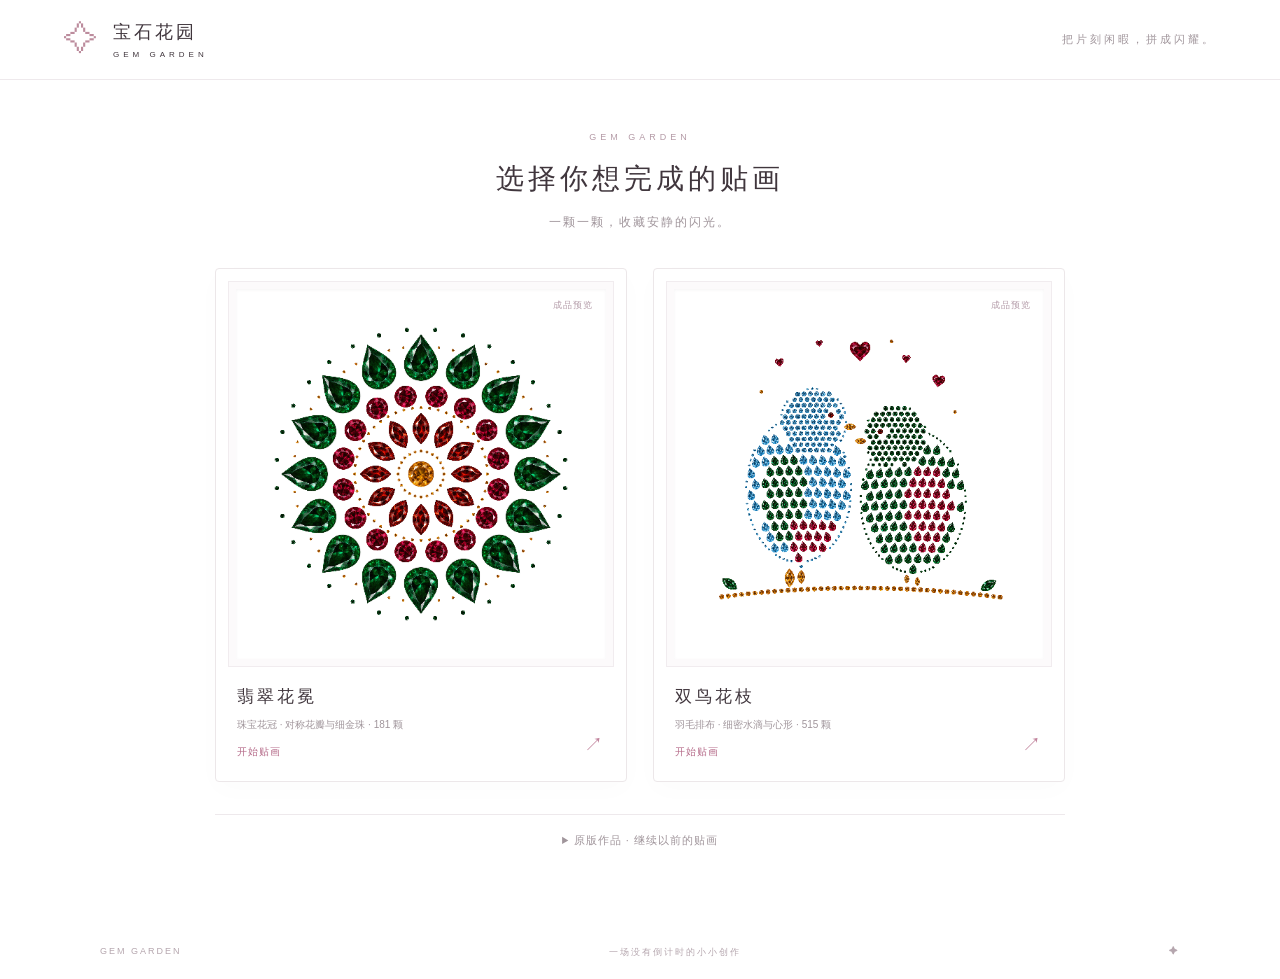
==== commit 6e528d6e: "Refine bird silhouettes and add a non-destructive artwork reference" ====
--- a/frontend/index.html
+++ b/frontend/index.html
@@ -3,4 +3,4 @@
 <body class="selection-screen">
 <header><a class="brand" href="./"><span class="brand-icon">✧</span><span>宝石花园<small>GEM GARDEN</small></span></a><span class="tagline">把片刻闲暇，拼成闪耀。</span><button id="sound" aria-label="切换音效" aria-pressed="false">♫ 音效关</button></header>
 <main><aside id="selection"><div class="eyebrow">GEM GARDEN</div><h1>选择你想完成的贴画</h1><p class="intro">一颗一颗，收藏安静的闪光。</p><div id="gallery" aria-busy="true"><p>正在准备贴画…</p></div><details id="classic-works"><summary>原版作品 · 继续以前的贴画</summary><div id="classic-gallery"></div></details></aside>
-<section class="studio" hidden><div class="studio-head"><button id="back" aria-label="返回选择贴画">‹ 返回选图</button><div><div class="eyebrow">THE CANVAS</div><h2 id="title">翡翠花冠</h2></div><div class="progress-label"><strong id="percent">0%</strong><span id="count">0 / 45 颗</span></div></div><div class="progress-track"><div id="progress"></div></div><div class="palette-wrap"><div class="palette-label"><span id="gem-name">选择宝石</span><span id="remaining"></span></div><span id="palette-help" hidden></span><div id="palette" role="group" aria-label="宝石类型与形状"></div></div><div class="canvas-wrap" id="viewport"><div class="canvas-caption">✦ 点亮属于你的花园 ✦</div><canvas id="canvas" role="img" aria-label="宝石贴画画布"></canvas><div id="complete" hidden><span>✧</span><h3>你的花园，闪耀了。</h3><p>每一颗光芒，都来自你的耐心。</p><button id="continue">欣赏画作</button></div><div class="canvas-bottom"><span id="hint">选择宝石，点击对应编号</span><div class="canvas-actions"><button id="find" title="定位一颗当前编号的未完成宝石">⌖ 找一颗</button><button id="fit" title="恢复画布">全图</button></div></div></div><div class="toolbar"><div class="modes" role="group" aria-label="操作模式"><button data-mode="tap" class="active">☝ 点击</button><button data-mode="paint">✧ 连贴</button><button data-mode="pan">✥ 移动</button></div><div class="tools"><button id="undo" title="撤销上一次点击或整段连贴" aria-label="撤销上一次点击或整段连贴">↶</button><button id="minus" aria-label="缩小">−</button><span id="zoom">100%</span><button id="plus" aria-label="放大">＋</button><button id="reset">重来</button></div></div></section></main><footer>GEM GARDEN <span>一场没有倒计时的小小创作</span><span>✦</span></footer><div id="toast" role="status"></div><script src="app.js"></script></body></html>
+<section class="studio" hidden><div class="studio-head"><button id="back" aria-label="返回选择贴画">‹ 返回选图</button><div><div class="eyebrow">THE CANVAS</div><h2 id="title">翡翠花冠</h2></div><div class="progress-label"><strong id="percent">0%</strong><span id="count">0 / 45 颗</span></div></div><div class="progress-track"><div id="progress"></div></div><div class="palette-wrap"><div class="palette-label"><span id="gem-name">选择宝石</span><span id="remaining"></span></div><span id="palette-help" hidden></span><div id="palette" role="group" aria-label="宝石类型与形状"></div></div><div class="canvas-wrap" id="viewport"><div class="canvas-caption">✦ 点亮属于你的花园 ✦</div><canvas id="canvas" role="img" aria-label="宝石贴画画布"></canvas><div id="complete" hidden><span>✧</span><h3>你的花园，闪耀了。</h3><p>每一颗光芒，都来自你的耐心。</p><button id="continue">欣赏画作</button></div><div class="canvas-bottom"><span id="hint">选择宝石，点击对应编号</span><div class="canvas-actions"><button id="reference-open" aria-haspopup="dialog">◇ 参考图</button><button id="find" title="定位一颗当前编号的未完成宝石">⌖ 找一颗</button><button id="fit" title="恢复画布">全图</button></div></div></div><div class="toolbar"><div class="modes" role="group" aria-label="操作模式"><button data-mode="tap" class="active">☝ 点击</button><button data-mode="paint">✧ 连贴</button><button data-mode="pan">✥ 移动</button></div><div class="tools"><button id="undo" title="撤销上一次点击或整段连贴" aria-label="撤销上一次点击或整段连贴">↶</button><button id="minus" aria-label="缩小">−</button><span id="zoom">100%</span><button id="plus" aria-label="放大">＋</button><button id="reset">重来</button></div></div></section></main><footer>GEM GARDEN <span>一场没有倒计时的小小创作</span><span>✦</span></footer><dialog id="reference" aria-labelledby="reference-title"><div class="reference-sheet"><div class="reference-head"><h3 id="reference-title">成品参考</h3><button id="reference-close" aria-label="关闭成品参考">×</button></div><canvas id="reference-canvas" width="1200" height="1200" role="img" aria-label="当前贴画的完整成品参考"></canvas><p>记住这一抹颜色，慢慢把它拼出来。</p></div></dialog><div id="toast" role="status"></div><script src="app.js"></script></body></html>
--- a/frontend/style.css
+++ b/frontend/style.css
@@ -2,3 +2,11 @@
 @media(max-width:640px){header{padding:0 18px;height:66px}.brand{font-size:16px}.brand-icon{font-size:30px}.tagline{display:none}#selection{padding:32px 14px 40px}h1{font-size:22px;letter-spacing:1px}.intro{font-size:10px;margin-bottom:24px}#gallery{gap:12px}.art-card{padding:7px 7px 15px}.art-frame{padding:3px;border-width:4px}.art-status{font-size:8px;letter-spacing:0;right:2px;top:2px}.art-card>span:not(.arrow){padding:13px 3px 0}.art-card strong{font-size:14px;letter-spacing:1px}.art-card small{font-size:9px}.art-card em{font-size:9px}.art-card .arrow{right:12px;bottom:15px;font-size:15px}#classic-gallery{grid-template-columns:repeat(2,minmax(0,1fr))}.game-screen header{height:42px}.game-screen .studio{height:calc(100dvh - 42px)}.studio-head{padding:10px 13px;gap:6px}h2{font-size:15px;letter-spacing:1px}#back{font-size:10px}.progress-label strong{font-size:16px}.progress-label span{font-size:8px}.palette-wrap{padding:6px 5px;gap:2px}.palette-label{font-size:9px}#palette{gap:5px}.gem-choice{min-width:49px;padding:3px 6px}.gem-choice canvas{width:35px;height:37px}.gem-left{font-size:8px}.toolbar{gap:6px;padding:7px 5px calc(7px + env(safe-area-inset-bottom));flex-wrap:wrap}.modes button{min-height:40px;padding:8px}.tools{gap:0}.tools button{min-height:40px;padding:6px 8px}.canvas-bottom{left:12px;right:12px;bottom:10px;font-size:9px}.canvas-bottom>span{max-width:44%}.canvas-actions{gap:5px}.canvas-actions button{min-height:40px;padding:7px 10px}footer{padding:20px 18px;font-size:8px;letter-spacing:1px}footer>span:last-child{display:none}#complete h3{font-size:20px}}
 @media(orientation:landscape) and (max-height:550px){.game-screen header{height:36px}.game-screen .studio{display:grid;grid-template-columns:88px minmax(0,1fr);grid-template-rows:46px 1px minmax(0,1fr) 50px;height:calc(100dvh - 36px)}.studio-head{grid-column:1/-1;padding:5px 16px}.progress-track{grid-column:1/-1}.palette-wrap{grid-column:1;grid-row:3/5;min-height:0;justify-content:flex-start;padding:7px 4px;border-right:1px solid var(--line);flex-shrink:1}.palette-label{flex-direction:column;gap:1px;flex-shrink:0;letter-spacing:0;font-size:9px;max-width:100%;text-align:center}#palette{flex-direction:column;gap:3px;overflow-y:auto;overflow-x:hidden;min-height:0;width:100%;flex-shrink:1}.gem-choice{padding:3px 6px;min-width:54px}.gem-choice canvas{width:29px;height:29px}.gem-choice span{margin:0;font-size:10px}.gem-left{margin:0}#palette-help{font-size:8px;text-align:center;flex-shrink:0}.game-screen .canvas-wrap{grid-column:2;grid-row:3;min-height:0}.toolbar{grid-column:2;grid-row:4;padding:4px 8px;gap:12px;flex-wrap:nowrap}.canvas-bottom{left:12px;right:12px;bottom:6px}.canvas-actions button{min-height:32px;padding:5px 10px}.modes button,.tools button{min-height:36px}}
 @media(prefers-reduced-motion:reduce){*,*::before,*::after{animation:none!important;transition:none!important}}
+
+/* The active cut follows its own material color, with a quiet porcelain socket. */
+.gem-choice.active{border-color:color-mix(in srgb,var(--gem-color) 24%,white);background:color-mix(in srgb,var(--gem-color) 3%,white)}
+.gem-choice span{color:var(--gem-color)}
+#reference{padding:0;border:1px solid var(--line);border-radius:12px;width:min(680px,92vw);max-height:92dvh;background:white;color:var(--ink);box-shadow:0 20px 100px #32212e26;overflow:auto}
+#reference::backdrop{background:#34243042;backdrop-filter:blur(3px)}
+.reference-sheet{padding:18px 22px}.reference-head{display:flex;align-items:center;justify-content:space-between;gap:12px}.reference-head h3{margin:0;font-size:14px;letter-spacing:2px;font-weight:400}#reference-close{border:0;font-size:24px;padding:2px 10px;min-height:40px}.reference-sheet canvas{display:block;width:100%;height:auto;max-height:calc(92dvh - 130px);object-fit:contain;aspect-ratio:1}.reference-sheet p{text-align:center;color:var(--muted);font-size:11px;letter-spacing:1px;margin:12px 0 4px}
+@media(max-width:640px){.canvas-bottom>span{max-width:34%}.canvas-actions button{padding:7px 8px}.reference-sheet{padding:12px}.reference-head h3{font-size:12px;letter-spacing:1px}}
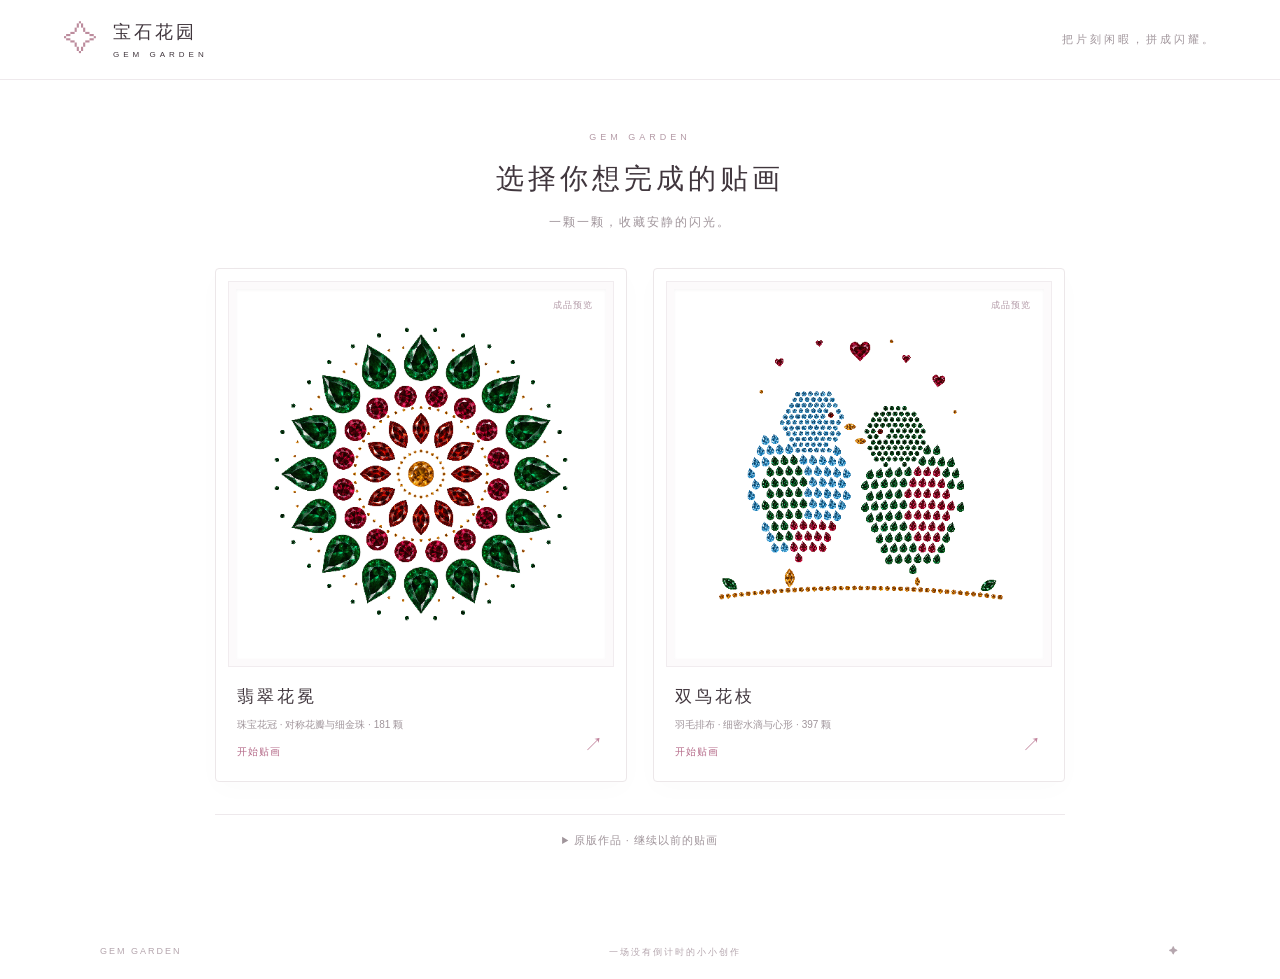
==== commit 3ad35baf: "Restore previous artwork visuals and preserve withdrawn slot saves" ====
--- a/frontend/index.html
+++ b/frontend/index.html
@@ -3,4 +3,4 @@
 <body class="selection-screen">
 <header><a class="brand" href="./"><span class="brand-icon">✧</span><span>宝石花园<small>GEM GARDEN</small></span></a><span class="tagline">把片刻闲暇，拼成闪耀。</span><button id="sound" aria-label="切换音效" aria-pressed="false">♫ 音效关</button></header>
 <main><aside id="selection"><div class="eyebrow">GEM GARDEN</div><h1>选择你想完成的贴画</h1><p class="intro">一颗一颗，收藏安静的闪光。</p><div id="gallery" aria-busy="true"><p>正在准备贴画…</p></div><details id="classic-works"><summary>原版作品 · 继续以前的贴画</summary><div id="classic-gallery"></div></details></aside>
-<section class="studio" hidden><div class="studio-head"><button id="back" aria-label="返回选择贴画">‹ 返回选图</button><div><div class="eyebrow">THE CANVAS</div><h2 id="title">翡翠花冠</h2></div><div class="progress-label"><strong id="percent">0%</strong><span id="count">0 / 45 颗</span></div></div><div class="progress-track"><div id="progress"></div></div><div class="palette-wrap"><div class="palette-label"><span id="gem-name">选择宝石</span><span id="remaining"></span></div><span id="palette-help" hidden></span><div id="palette" role="group" aria-label="宝石类型与形状"></div></div><div class="canvas-wrap" id="viewport"><div class="canvas-caption">✦ 点亮属于你的花园 ✦</div><canvas id="canvas" role="img" aria-label="宝石贴画画布"></canvas><div id="complete" hidden><span>✧</span><h3>你的花园，闪耀了。</h3><p>每一颗光芒，都来自你的耐心。</p><button id="continue">欣赏画作</button></div><div class="canvas-bottom"><span id="hint">选择宝石，点击对应编号</span><div class="canvas-actions"><button id="reference-open" aria-haspopup="dialog">◇ 参考图</button><button id="find" title="定位一颗当前编号的未完成宝石">⌖ 找一颗</button><button id="fit" title="恢复画布">全图</button></div></div></div><div class="toolbar"><div class="modes" role="group" aria-label="操作模式"><button data-mode="tap" class="active">☝ 点击</button><button data-mode="paint">✧ 连贴</button><button data-mode="pan">✥ 移动</button></div><div class="tools"><button id="undo" title="撤销上一次点击或整段连贴" aria-label="撤销上一次点击或整段连贴">↶</button><button id="minus" aria-label="缩小">−</button><span id="zoom">100%</span><button id="plus" aria-label="放大">＋</button><button id="reset">重来</button></div></div></section></main><footer>GEM GARDEN <span>一场没有倒计时的小小创作</span><span>✦</span></footer><dialog id="reference" aria-labelledby="reference-title"><div class="reference-sheet"><div class="reference-head"><h3 id="reference-title">成品参考</h3><button id="reference-close" aria-label="关闭成品参考">×</button></div><canvas id="reference-canvas" width="1200" height="1200" role="img" aria-label="当前贴画的完整成品参考"></canvas><p>记住这一抹颜色，慢慢把它拼出来。</p></div></dialog><div id="toast" role="status"></div><script src="app.js"></script></body></html>
+<section class="studio" hidden><div class="studio-head"><button id="back" aria-label="返回选择贴画">‹ 返回选图</button><div><div class="eyebrow">THE CANVAS</div><h2 id="title">翡翠花冠</h2></div><div class="progress-label"><strong id="percent">0%</strong><span id="count">0 / 45 颗</span></div></div><div class="progress-track"><div id="progress"></div></div><div class="palette-wrap"><div class="palette-label"><span id="gem-name">选择宝石</span><span id="remaining"></span></div><span id="palette-help" hidden></span><div id="palette" role="group" aria-label="宝石类型与形状"></div></div><div class="canvas-wrap" id="viewport"><div class="canvas-caption">✦ 点亮属于你的花园 ✦</div><canvas id="canvas" role="img" aria-label="宝石贴画画布"></canvas><div id="complete" hidden><span>✧</span><h3>你的花园，闪耀了。</h3><p>每一颗光芒，都来自你的耐心。</p><button id="continue">欣赏画作</button></div><div class="canvas-bottom"><span id="hint">选择宝石，点击对应编号</span><div class="canvas-actions"><button id="find" title="定位一颗当前编号的未完成宝石">⌖ 找一颗</button><button id="fit" title="恢复画布">全图</button></div></div></div><div class="toolbar"><div class="modes" role="group" aria-label="操作模式"><button data-mode="tap" class="active">☝ 点击</button><button data-mode="paint">✧ 连贴</button><button data-mode="pan">✥ 移动</button></div><div class="tools"><button id="undo" title="撤销上一次点击或整段连贴" aria-label="撤销上一次点击或整段连贴">↶</button><button id="minus" aria-label="缩小">−</button><span id="zoom">100%</span><button id="plus" aria-label="放大">＋</button><button id="reset">重来</button></div></div></section></main><footer>GEM GARDEN <span>一场没有倒计时的小小创作</span><span>✦</span></footer><div id="toast" role="status"></div><script src="app.js"></script></body></html>
--- a/frontend/style.css
+++ b/frontend/style.css
@@ -2,11 +2,3 @@
 @media(max-width:640px){header{padding:0 18px;height:66px}.brand{font-size:16px}.brand-icon{font-size:30px}.tagline{display:none}#selection{padding:32px 14px 40px}h1{font-size:22px;letter-spacing:1px}.intro{font-size:10px;margin-bottom:24px}#gallery{gap:12px}.art-card{padding:7px 7px 15px}.art-frame{padding:3px;border-width:4px}.art-status{font-size:8px;letter-spacing:0;right:2px;top:2px}.art-card>span:not(.arrow){padding:13px 3px 0}.art-card strong{font-size:14px;letter-spacing:1px}.art-card small{font-size:9px}.art-card em{font-size:9px}.art-card .arrow{right:12px;bottom:15px;font-size:15px}#classic-gallery{grid-template-columns:repeat(2,minmax(0,1fr))}.game-screen header{height:42px}.game-screen .studio{height:calc(100dvh - 42px)}.studio-head{padding:10px 13px;gap:6px}h2{font-size:15px;letter-spacing:1px}#back{font-size:10px}.progress-label strong{font-size:16px}.progress-label span{font-size:8px}.palette-wrap{padding:6px 5px;gap:2px}.palette-label{font-size:9px}#palette{gap:5px}.gem-choice{min-width:49px;padding:3px 6px}.gem-choice canvas{width:35px;height:37px}.gem-left{font-size:8px}.toolbar{gap:6px;padding:7px 5px calc(7px + env(safe-area-inset-bottom));flex-wrap:wrap}.modes button{min-height:40px;padding:8px}.tools{gap:0}.tools button{min-height:40px;padding:6px 8px}.canvas-bottom{left:12px;right:12px;bottom:10px;font-size:9px}.canvas-bottom>span{max-width:44%}.canvas-actions{gap:5px}.canvas-actions button{min-height:40px;padding:7px 10px}footer{padding:20px 18px;font-size:8px;letter-spacing:1px}footer>span:last-child{display:none}#complete h3{font-size:20px}}
 @media(orientation:landscape) and (max-height:550px){.game-screen header{height:36px}.game-screen .studio{display:grid;grid-template-columns:88px minmax(0,1fr);grid-template-rows:46px 1px minmax(0,1fr) 50px;height:calc(100dvh - 36px)}.studio-head{grid-column:1/-1;padding:5px 16px}.progress-track{grid-column:1/-1}.palette-wrap{grid-column:1;grid-row:3/5;min-height:0;justify-content:flex-start;padding:7px 4px;border-right:1px solid var(--line);flex-shrink:1}.palette-label{flex-direction:column;gap:1px;flex-shrink:0;letter-spacing:0;font-size:9px;max-width:100%;text-align:center}#palette{flex-direction:column;gap:3px;overflow-y:auto;overflow-x:hidden;min-height:0;width:100%;flex-shrink:1}.gem-choice{padding:3px 6px;min-width:54px}.gem-choice canvas{width:29px;height:29px}.gem-choice span{margin:0;font-size:10px}.gem-left{margin:0}#palette-help{font-size:8px;text-align:center;flex-shrink:0}.game-screen .canvas-wrap{grid-column:2;grid-row:3;min-height:0}.toolbar{grid-column:2;grid-row:4;padding:4px 8px;gap:12px;flex-wrap:nowrap}.canvas-bottom{left:12px;right:12px;bottom:6px}.canvas-actions button{min-height:32px;padding:5px 10px}.modes button,.tools button{min-height:36px}}
 @media(prefers-reduced-motion:reduce){*,*::before,*::after{animation:none!important;transition:none!important}}
-
-/* The active cut follows its own material color, with a quiet porcelain socket. */
-.gem-choice.active{border-color:color-mix(in srgb,var(--gem-color) 24%,white);background:color-mix(in srgb,var(--gem-color) 3%,white)}
-.gem-choice span{color:var(--gem-color)}
-#reference{padding:0;border:1px solid var(--line);border-radius:12px;width:min(680px,92vw);max-height:92dvh;background:white;color:var(--ink);box-shadow:0 20px 100px #32212e26;overflow:auto}
-#reference::backdrop{background:#34243042;backdrop-filter:blur(3px)}
-.reference-sheet{padding:18px 22px}.reference-head{display:flex;align-items:center;justify-content:space-between;gap:12px}.reference-head h3{margin:0;font-size:14px;letter-spacing:2px;font-weight:400}#reference-close{border:0;font-size:24px;padding:2px 10px;min-height:40px}.reference-sheet canvas{display:block;width:100%;height:auto;max-height:calc(92dvh - 130px);object-fit:contain;aspect-ratio:1}.reference-sheet p{text-align:center;color:var(--muted);font-size:11px;letter-spacing:1px;margin:12px 0 4px}
-@media(max-width:640px){.canvas-bottom>span{max-width:34%}.canvas-actions button{padding:7px 8px}.reference-sheet{padding:12px}.reference-head h3{font-size:12px;letter-spacing:1px}}
